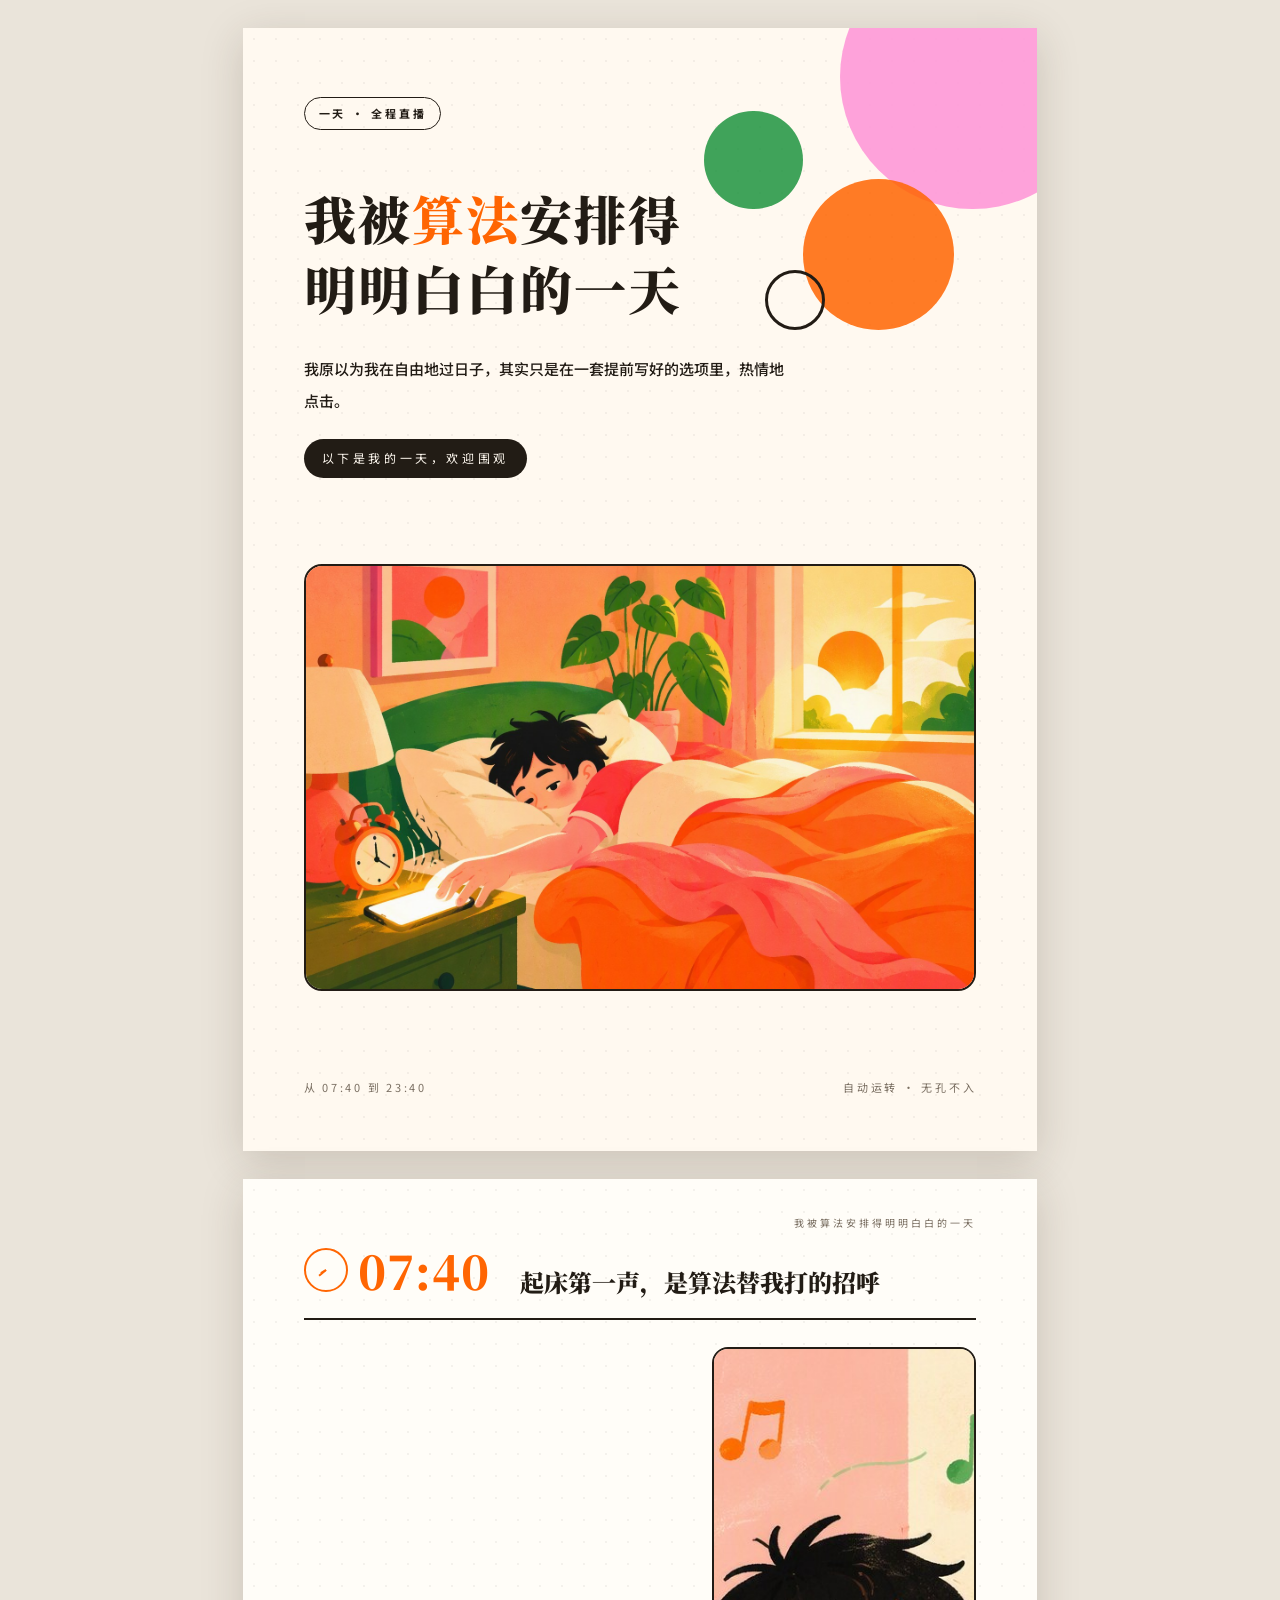
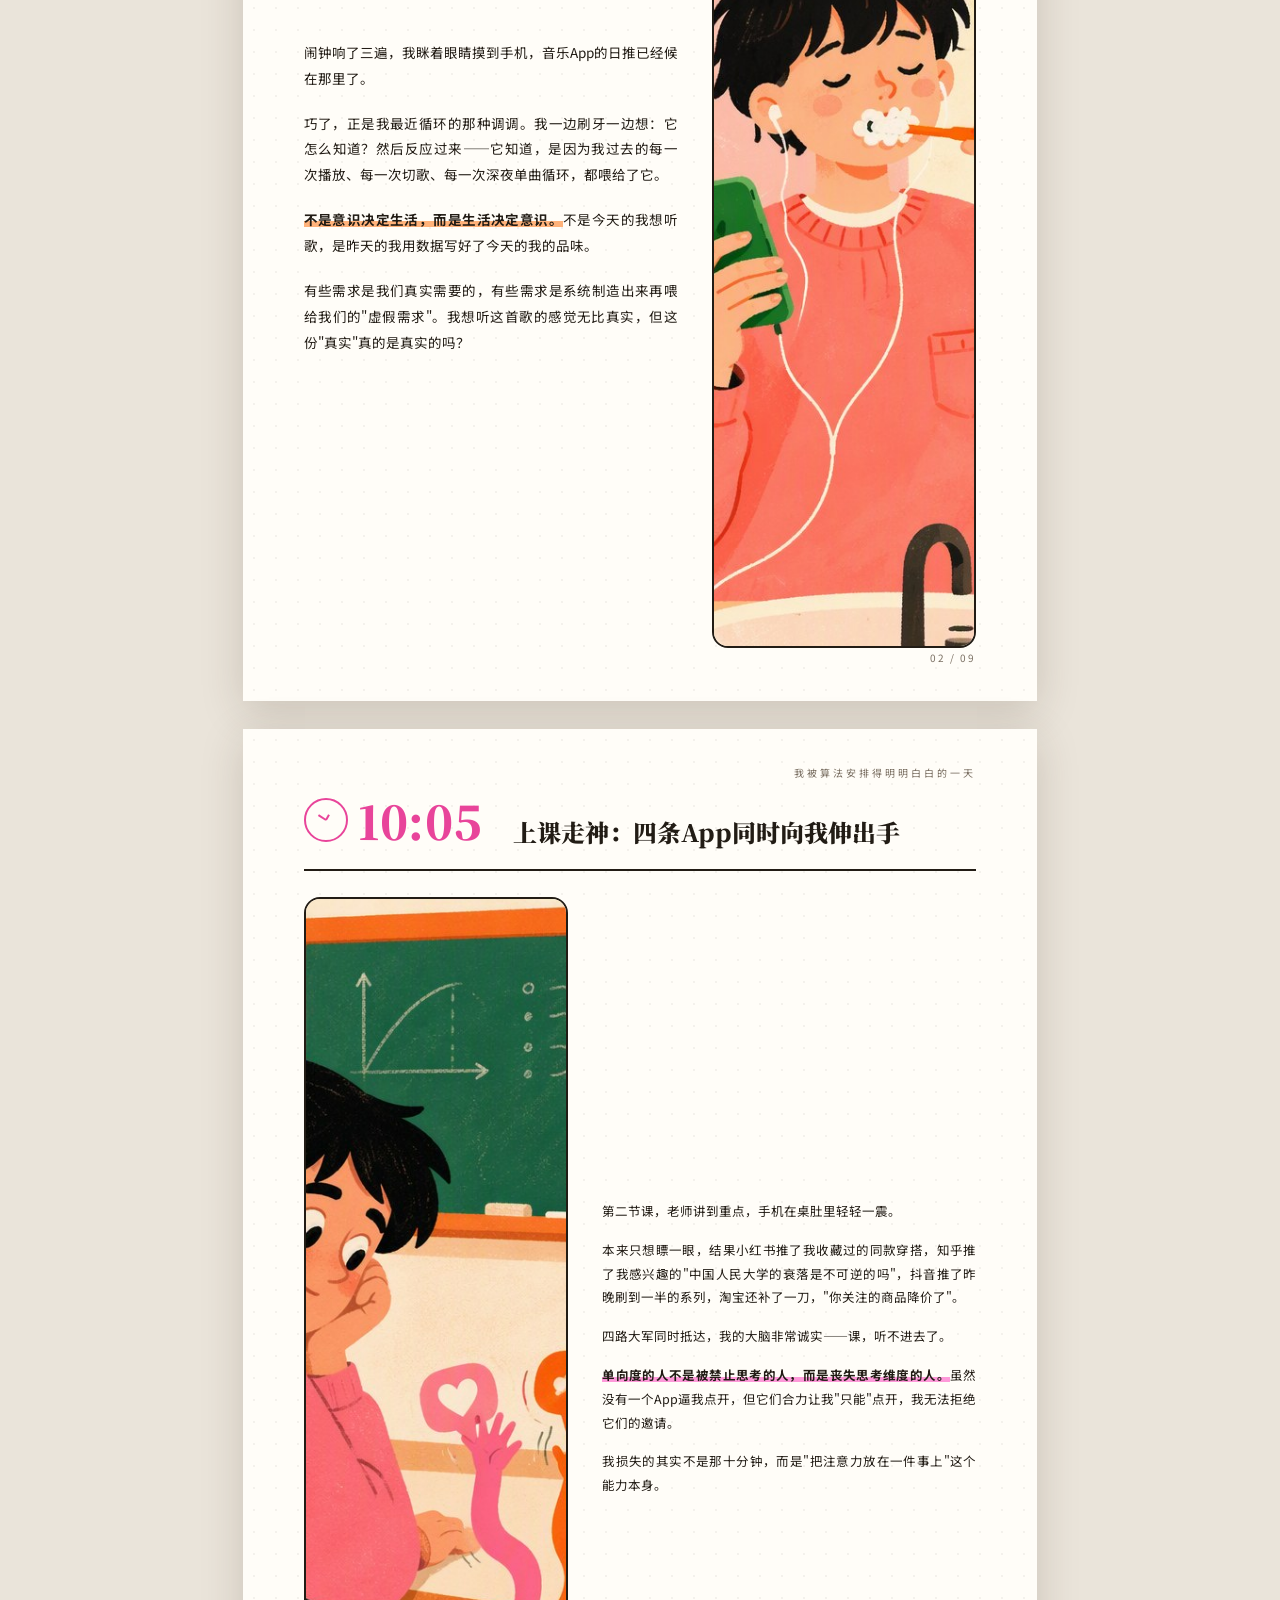
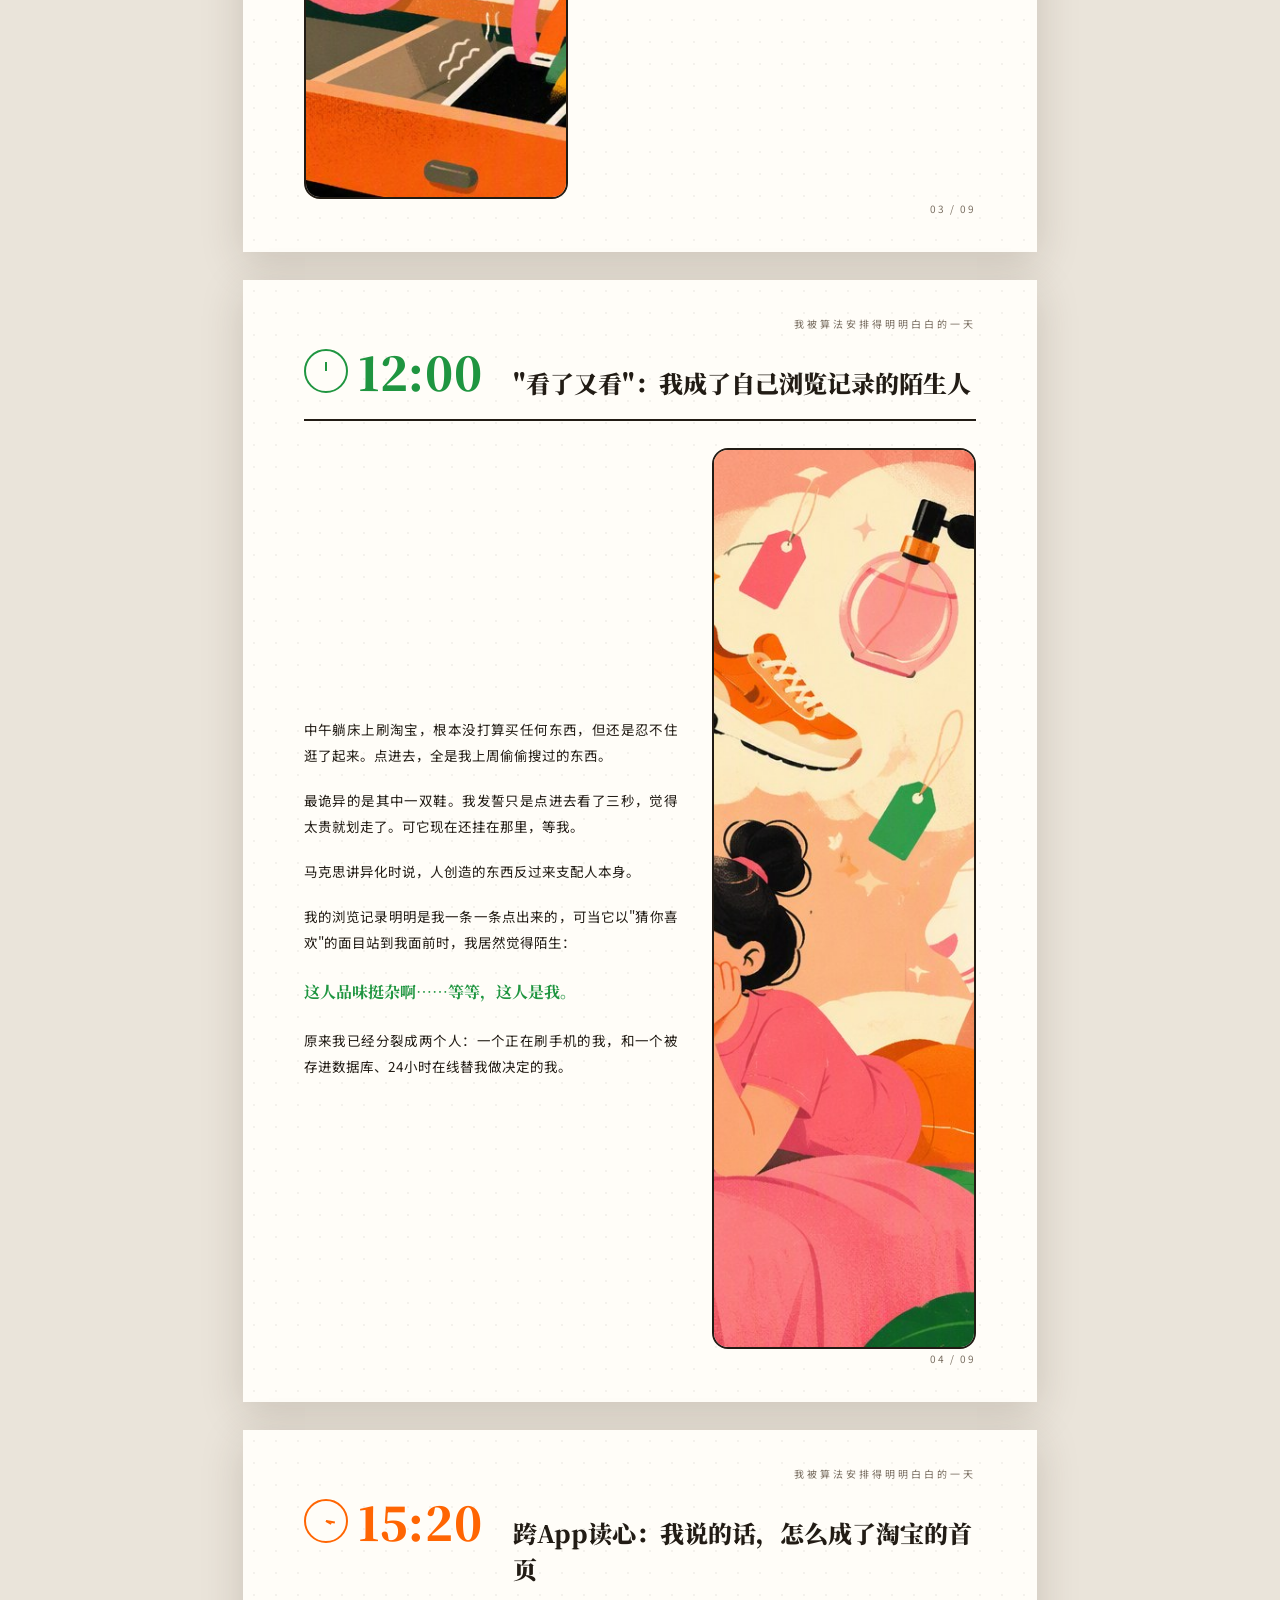
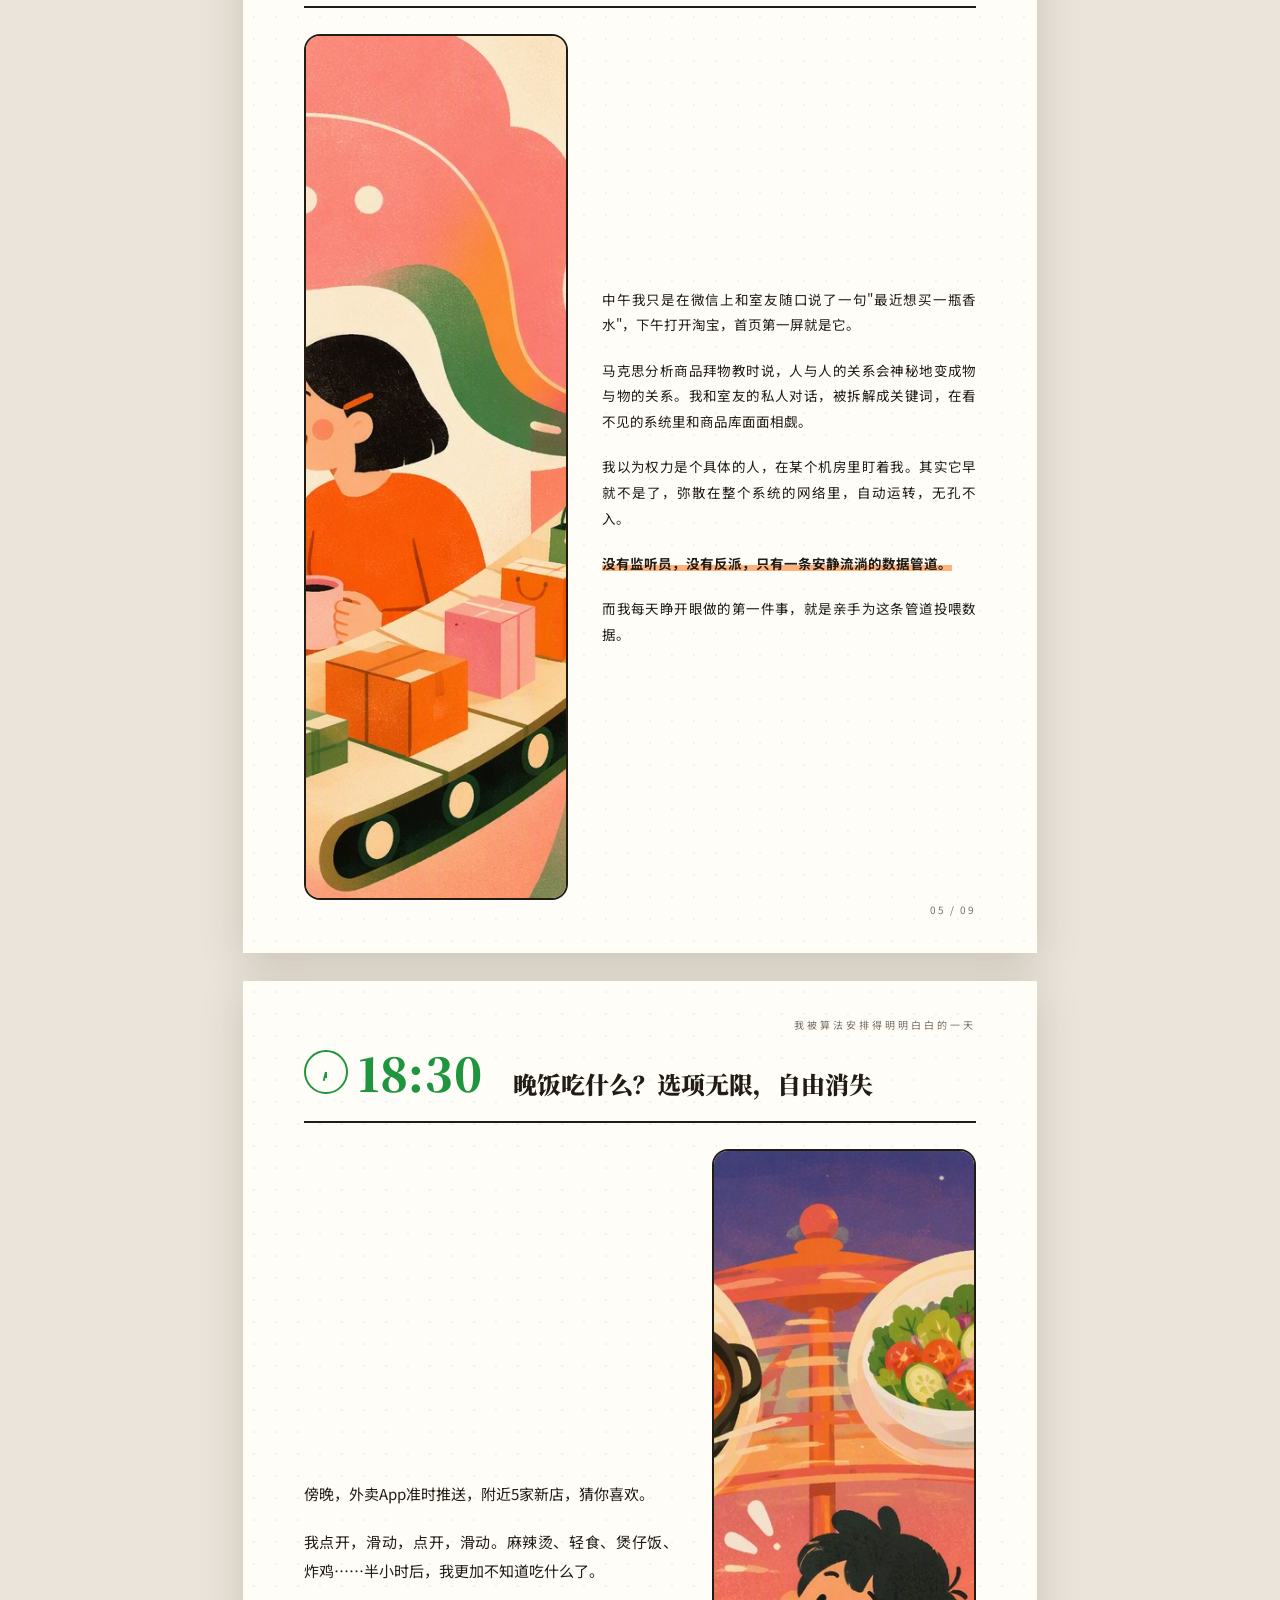
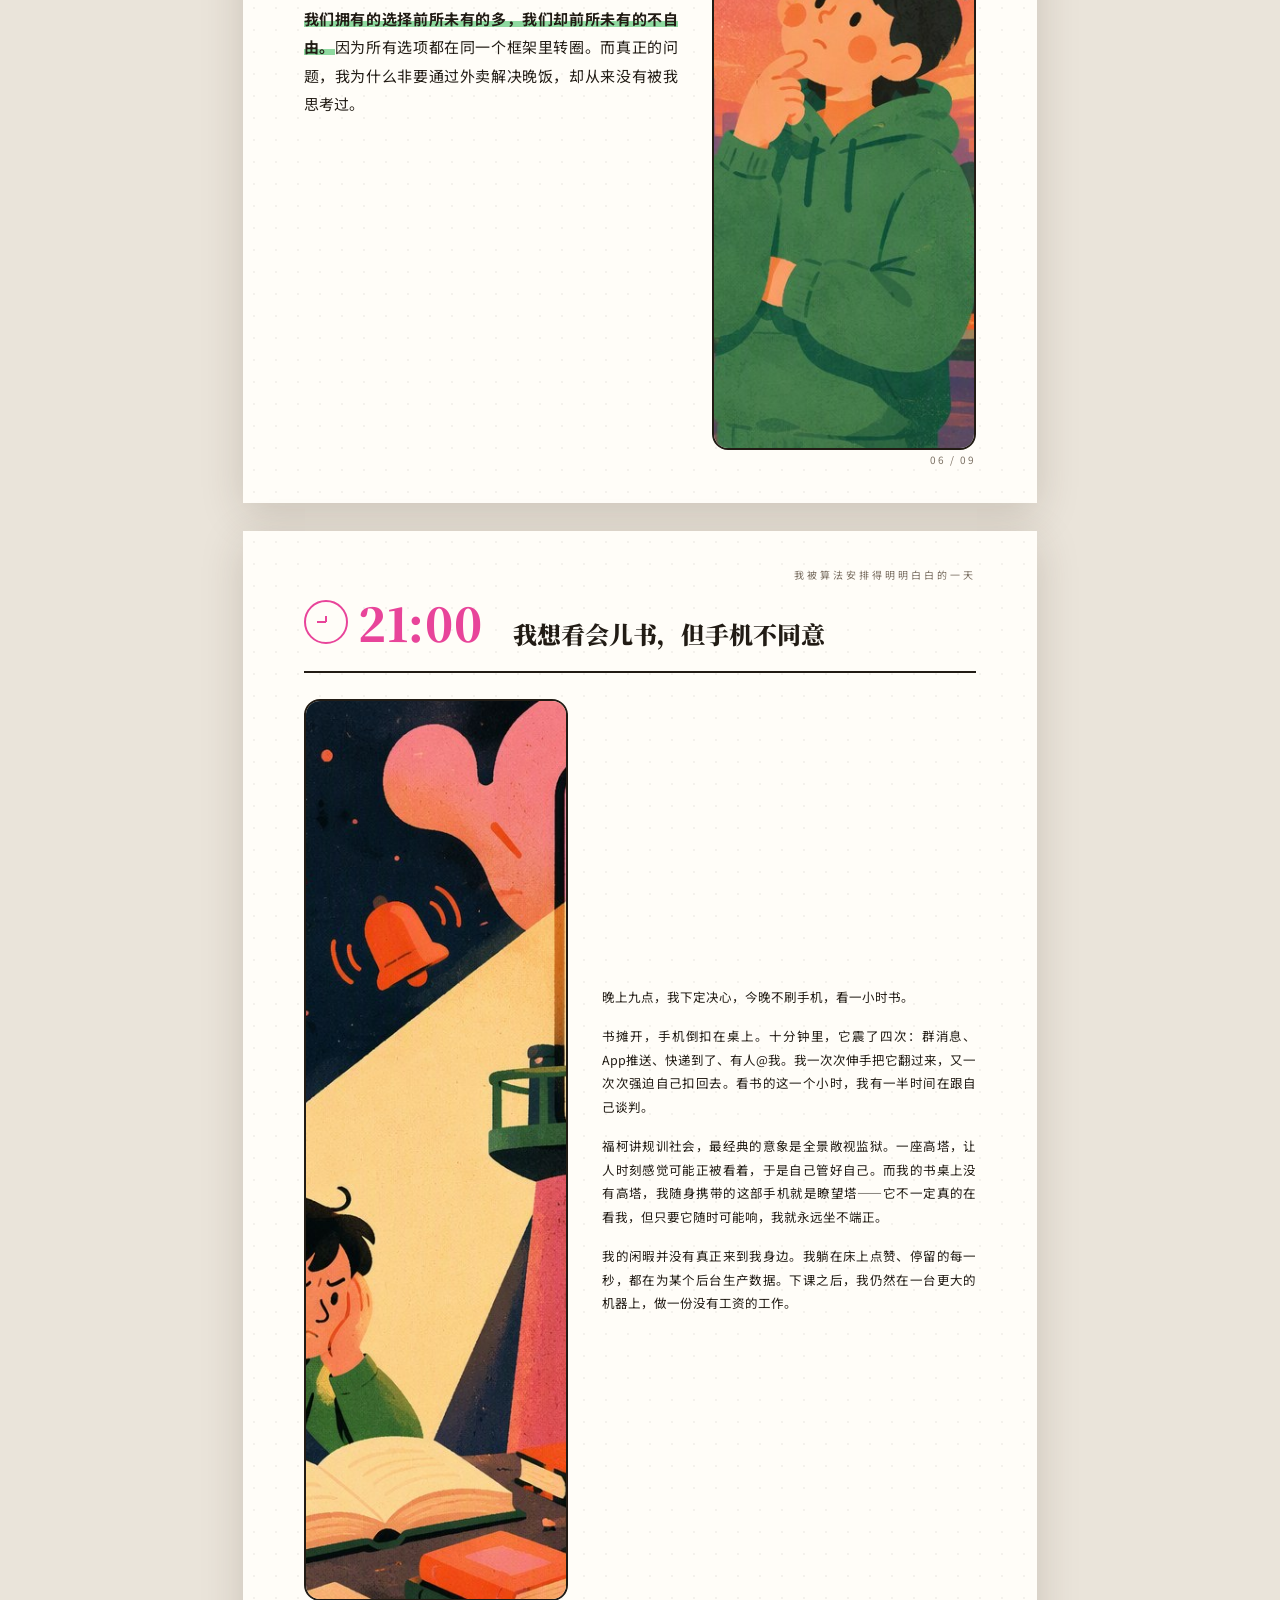
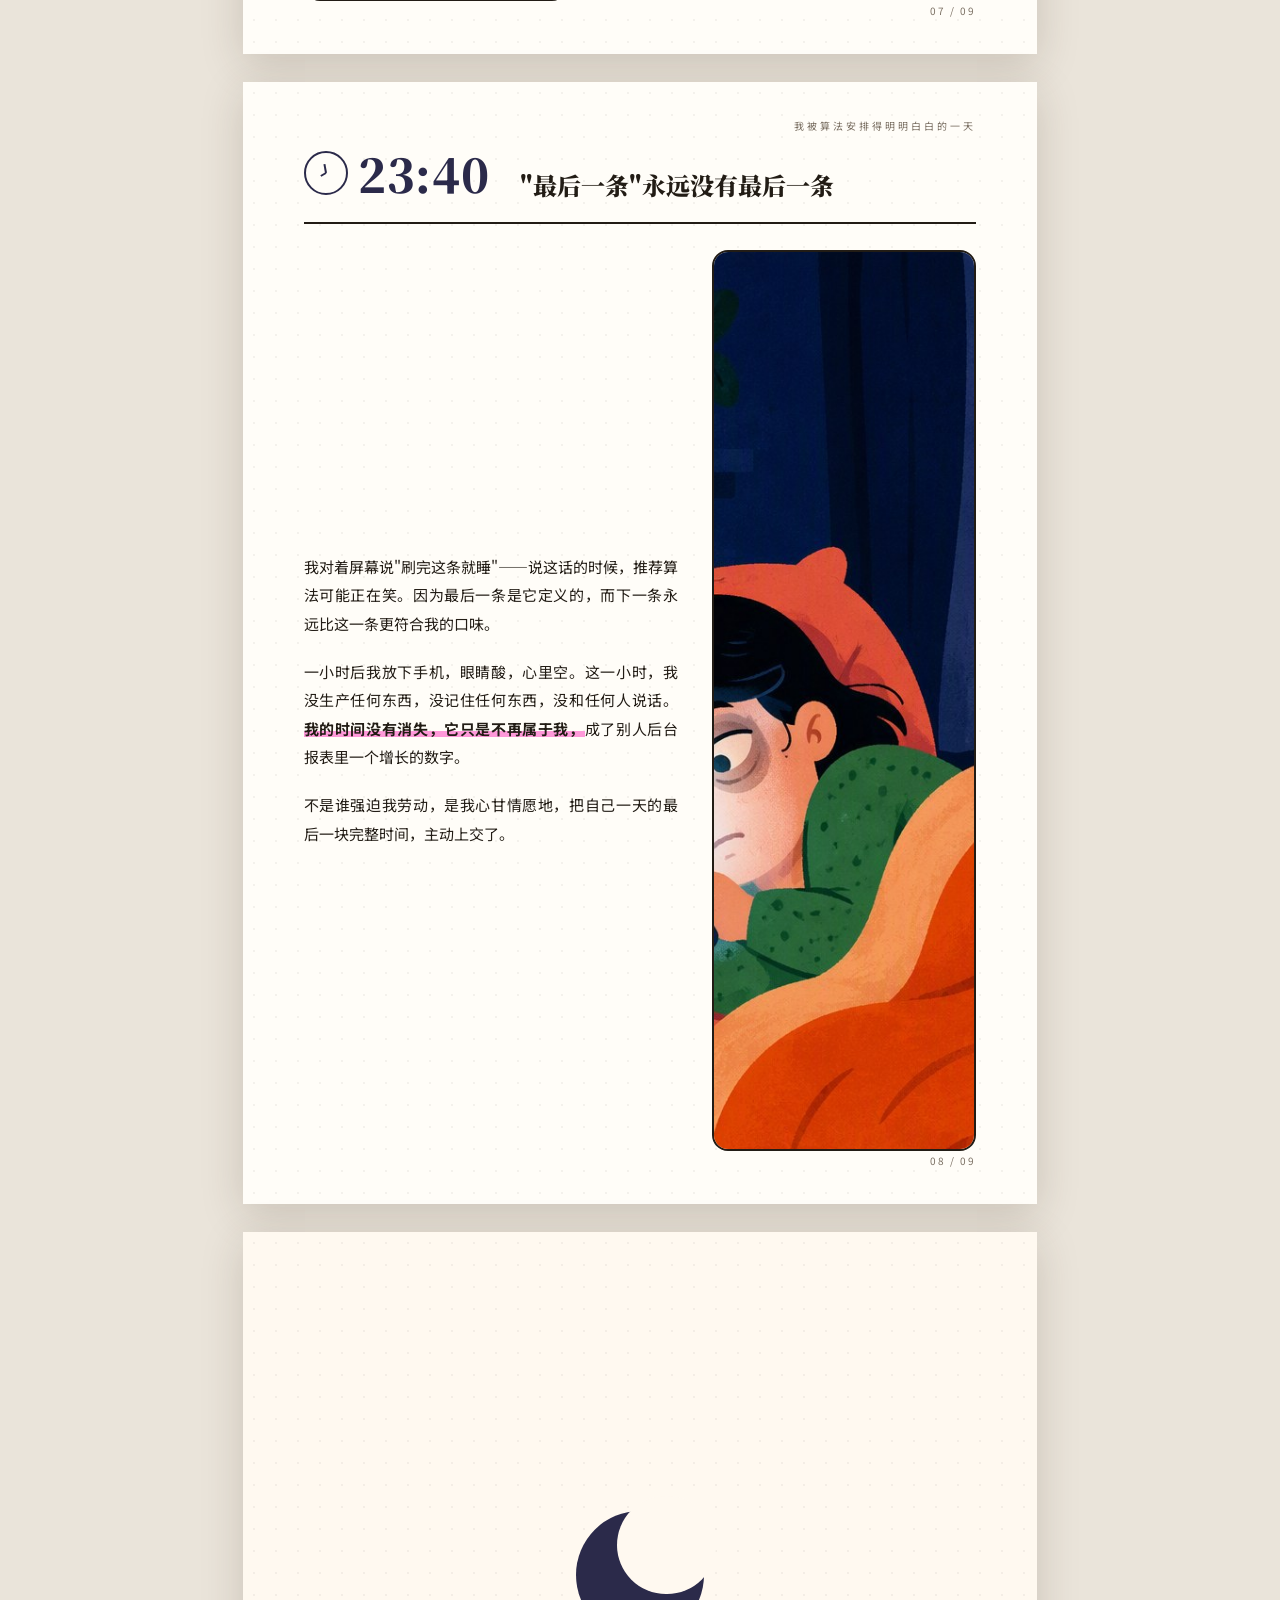
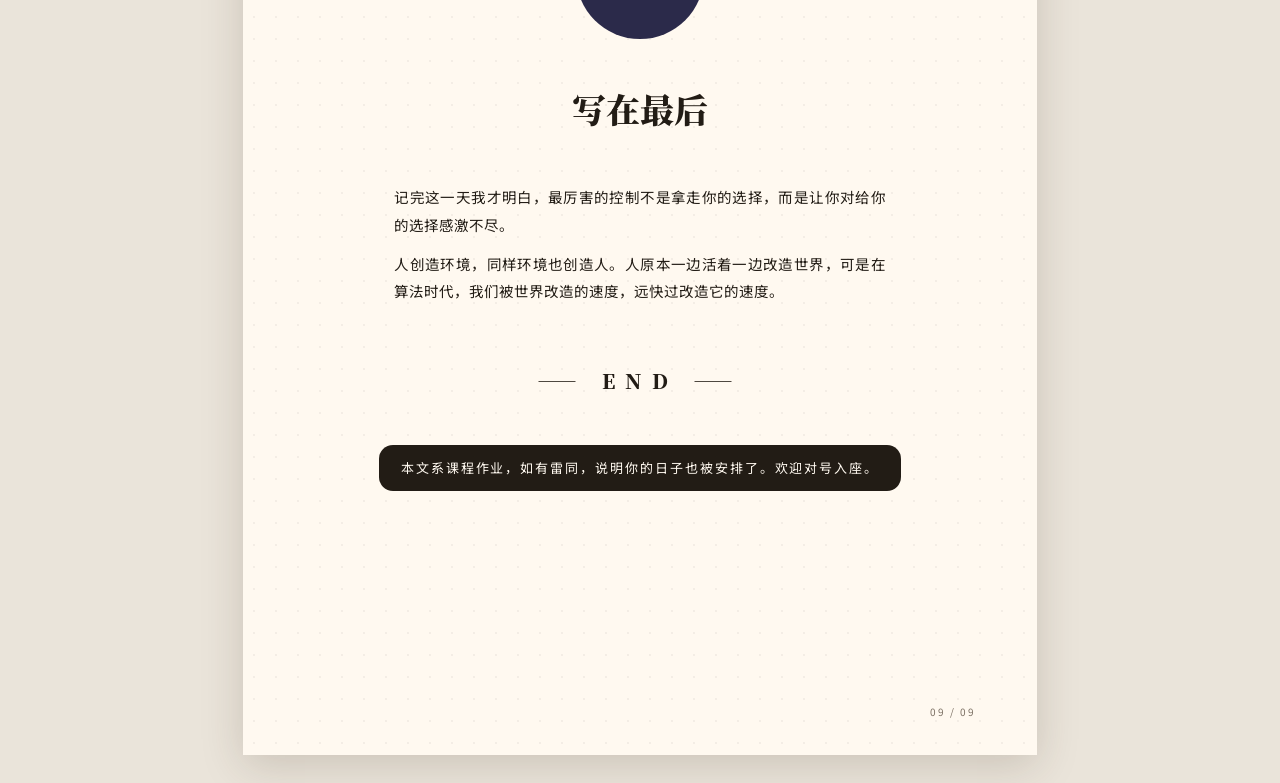
==== algorithm-day/index.html @ e0b2c172 "Add files via upload" ====
<!DOCTYPE html>
<html lang="zh-CN">
<head>
<meta charset="UTF-8">
<meta name="viewport" content="width=device-width, initial-scale=1.0">
<title>我被算法安排得明明白白的一天</title>
<link rel="preconnect" href="https://fonts.googleapis.com">
<link rel="preconnect" href="https://fonts.gstatic.com" crossorigin>
<link href="https://fonts.googleapis.com/css2?family=Noto+Serif+SC:wght@600;900&family=Noto+Sans+SC:wght@400;500;700&display=swap" rel="stylesheet">
<style>
:root{
  --cream:#FFF9F0;
  --paper:#FFFDF8;
  --ink:#221C15;
  --muted:#7A6F62;
  --pink:#FE99D9;
  --pink-deep:#E8449A;
  --orange:#FF6502;
  --orange-soft:#FFB27A;
  --green:#1F9540;
  --green-soft:#8FD9A0;
  --night:#2B2A4A;
  --serif:'Noto Serif SC','Songti SC','SimSun',serif;
  --sans:'Noto Sans SC','PingFang SC','Microsoft YaHei',sans-serif;
}
*{margin:0;padding:0;box-sizing:border-box;}
html{-webkit-print-color-adjust:exact;print-color-adjust:exact;}
body{
  font-family:var(--sans);
  color:var(--ink);
  background:#EAE4DA;
  line-height:1.9;
}
/* ===== A4 页面容器 ===== */
.page{
  position:relative;
  width:210mm;
  height:297mm;
  margin:28px auto;
  background:var(--paper);
  overflow:hidden;
  box-shadow:0 10px 40px rgba(60,45,30,.18);
  padding:18mm 16mm 14mm;
  display:flex;
  flex-direction:column;
}
/* 屏幕端装饰底纹 */
.page::before{
  content:"";
  position:absolute;inset:0;
  background-image:radial-gradient(rgba(34,28,21,.05) 1px,transparent 1px);
  background-size:22px 22px;
  pointer-events:none;
}
/* 打印 */
@page{size:A4;margin:0;}
@media print{
  body{background:#fff;}
  .page{margin:0;box-shadow:none;page-break-after:always;break-after:page;border-radius:0;}
  .page:last-child{page-break-after:auto;break-after:auto;}
  .float-anim{animation:none !important;}
}
@media screen{
  .reveal{opacity:0;transform:translateY(26px);transition:opacity .7s ease,transform .7s ease;}
  .reveal.in{opacity:1;transform:none;}
}
/* ===== 通用元素 ===== */
.serif{font-family:var(--serif);}
.tag{
  display:inline-block;
  font-size:11px;font-weight:700;letter-spacing:.25em;
  padding:5px 14px;border-radius:999px;
  border:1.5px solid var(--ink);
}
.pageno{
  position:absolute;bottom:9mm;right:16mm;
  font-size:10px;letter-spacing:.2em;color:var(--muted);
}
.corner-mark{
  position:absolute;top:9mm;right:16mm;
  font-size:10px;letter-spacing:.3em;color:var(--muted);
}
.hl{
  background:linear-gradient(transparent 62%,var(--pink) 62%,var(--pink) 92%,transparent 92%);
  font-weight:700;
}
.hl-o{background:linear-gradient(transparent 62%,var(--orange-soft) 62%,var(--orange-soft) 92%,transparent 92%);font-weight:700;}
.hl-g{background:linear-gradient(transparent 62%,var(--green-soft) 62%,var(--green-soft) 92%,transparent 92%);font-weight:700;}

/* ===== 封面 ===== */
.cover{justify-content:space-between;background:var(--cream);}
.cover .deco-circle{position:absolute;border-radius:50%;}
.c1{width:70mm;height:70mm;background:var(--pink);top:-22mm;right:-18mm;opacity:.9;}
.c2{width:40mm;height:40mm;background:var(--orange);top:40mm;right:22mm;opacity:.85;}
.c3{width:26mm;height:26mm;background:var(--green);top:22mm;right:62mm;opacity:.85;}
.c4{width:16mm;height:16mm;border:3px solid var(--ink);top:64mm;right:56mm;background:transparent;}
.cover-top{position:relative;z-index:2;}
.cover-title{
  font-family:var(--serif);font-weight:900;
  font-size:52px;line-height:1.35;letter-spacing:.04em;
  margin-top:14mm;
}
.cover-title .accent{color:var(--orange);}
.cover-sub{
  margin-top:8mm;font-size:15px;font-weight:500;line-height:2.1;max-width:130mm;
}
.cover-invite{
  margin-top:6mm;display:inline-block;
  background:var(--ink);color:var(--cream);
  font-size:12px;letter-spacing:.3em;padding:8px 18px;border-radius:999px;
}
.cover-img{
  position:relative;z-index:2;
  width:100%;border-radius:18px;overflow:hidden;
  border:2.5px solid var(--ink);
  margin-top:6mm;
}
.cover-img img{width:100%;display:block;height:112mm;object-fit:cover;}
.cover-foot{
  position:relative;z-index:2;display:flex;justify-content:space-between;align-items:center;
  font-size:11px;letter-spacing:.25em;color:var(--muted);margin-top:6mm;
}
.time-chip{
  display:inline-flex;align-items:center;gap:10px;
  font-family:var(--serif);font-weight:900;
}
.time-chip .clock{
  width:34px;height:34px;border-radius:50%;
  border:2.5px solid var(--ink);
  position:relative;background:var(--paper);flex:none;
}
.time-chip .clock::before{
  content:"";position:absolute;left:50%;top:50%;
  width:2px;height:9px;background:var(--ink);
  transform-origin:bottom center;transform:translate(-50%,-100%) rotate(40deg);
}
.time-chip .clock::after{
  content:"";position:absolute;left:50%;top:50%;
  width:2px;height:6px;background:var(--ink);
  transform-origin:bottom center;transform:translate(-50%,-100%) rotate(var(--m,130deg));
}
.time-chip .clock::before{transform:translate(-50%,-100%) rotate(var(--h,40deg));}

/* ===== 场景页 ===== */
.scene-head{
  position:relative;z-index:2;
  display:flex;align-items:baseline;gap:8mm;
  border-bottom:2.5px solid var(--ink);
  padding-bottom:5mm;margin-bottom:7mm;
}
.time-chip.big .clock{width:44px;height:44px;border-color:var(--acc,var(--orange));}
.time-chip.big .clock::before,.time-chip.big .clock::after{background:var(--acc,var(--orange));}
.time-num{
  font-size:46px;line-height:1;color:var(--acc,var(--orange));letter-spacing:.02em;
}
.scene-head h2{
  font-family:var(--serif);font-weight:900;font-size:24px;line-height:1.5;
}
.scene-head .no{
  margin-left:auto;font-family:var(--serif);font-weight:900;
  font-size:15px;color:var(--muted);letter-spacing:.1em;flex:none;
}
.scene-body{
  position:relative;z-index:2;flex:1;
  display:flex;gap:9mm;align-items:stretch;
}
.scene-body.flip{flex-direction:row-reverse;}
.scene-fig{
  flex:none;width:70mm;
  border-radius:16px;overflow:hidden;
  border:2.5px solid var(--ink);
  background:var(--cream);
  display:flex;flex-direction:column;
}
.scene-fig img{width:100%;height:100%;object-fit:cover;display:block;min-height:0;}
.scene-text{flex:1;font-size:13.5px;display:flex;flex-direction:column;justify-content:center;}
.scene-text p{margin:2.6mm 0;text-align:justify;}
.scene-text p:first-child{margin-top:0;}
.scene-text p:last-child{margin-bottom:0;}
.scene-text em{
  font-style:normal;font-family:var(--serif);font-weight:700;
  font-size:16px;color:var(--acc,var(--orange));
  display:block;margin:3mm 0;
}
.quote-band{
  position:relative;z-index:2;margin-top:6mm;
  background:var(--acc-soft,var(--pink));
  border:2.5px solid var(--ink);border-radius:14px;
  padding:4mm 6mm;
  font-family:var(--serif);font-weight:900;font-size:15.5px;line-height:1.8;
}
@media screen{
  .float-anim{animation:floaty 5s ease-in-out infinite;}
  .c2{animation-delay:.8s;}.c3{animation-delay:1.6s;}
}
@keyframes floaty{0%,100%{transform:translateY(0);}50%{transform:translateY(-10px);}}

/* ===== 结尾页 ===== */
.ending{background:var(--cream);justify-content:center;align-items:center;text-align:center;}
.ending .moon{
  width:34mm;height:34mm;border-radius:50%;
  background:var(--night);position:relative;margin-bottom:10mm;
}
.ending .moon::after{
  content:"";position:absolute;width:26mm;height:26mm;border-radius:50%;
  background:var(--cream);top:-4mm;right:-3mm;
}
.ending h2{font-family:var(--serif);font-weight:900;font-size:34px;margin-bottom:8mm;}
.ending .body-text{max-width:130mm;font-size:14.5px;text-align:justify;}
.ending .body-text p{margin:3mm 0;}
.ending .end-mark{
  margin-top:12mm;font-family:var(--serif);font-weight:900;font-size:20px;letter-spacing:.5em;
}
.ending .final-line{
  margin-top:12mm;display:inline-block;
  background:var(--ink);color:var(--cream);
  font-size:13px;letter-spacing:.15em;line-height:2;
  padding:10px 22px;border-radius:14px;max-width:150mm;
}
</style>
</head>
<body>

<!-- ========== 第 1 页 · 封面 ========== -->
<section class="page cover reveal">
  <div class="deco-circle c1 float-anim"></div>
  <div class="deco-circle c2 float-anim"></div>
  <div class="deco-circle c3 float-anim"></div>
  <div class="deco-circle c4"></div>

  <div class="cover-top">
    <span class="tag">一天 · 全程直播</span>
    <h1 class="cover-title">我被<span class="accent">算法</span>安排得<br>明明白白的一天</h1>
    <p class="cover-sub">我原以为我在自由地过日子，其实只是在一套提前写好的选项里，热情地点击。</p>
    <span class="cover-invite">以下是我的一天，欢迎围观</span>
  </div>

  <div class="cover-img">
    <img src="assets/cover.jpg" alt="清晨，闹钟响起，伸手去够手机">
  </div>


  <div class="cover-foot">
    <span>从 07:40 到 23:40</span>
    <span>自动运转 · 无孔不入</span>
  </div>
</section>
<style>
.scene.dense .scene-text{font-size:12.5px;}
.scene.dense .scene-text p{margin:2mm 0;}
.scene.roomy .scene-text{font-size:15px;}
.scene.acc-pink{--acc:var(--pink-deep);--acc-soft:var(--pink);}
.scene.acc-orange{--acc:var(--orange);--acc-soft:var(--orange-soft);}
.scene.acc-green{--acc:var(--green);--acc-soft:var(--green-soft);}
.scene.acc-night{--acc:var(--night);--acc-soft:var(--pink);}
</style>

<!-- ========== 第 2 页 · 07:40 ========== -->
<section class="page scene reveal acc-orange">
  <span class="corner-mark">我被算法安排得明明白白的一天</span>
  <header class="scene-head">
    <div class="time-chip big" style="--h:230deg;--m:240deg;"><span class="clock"></span><span class="time-num">07:40</span></div>
    <h2>起床第一声，是算法替我打的招呼</h2>
  </header>
  <div class="scene-body">
    <div class="scene-text">
      <p>闹钟响了三遍，我眯着眼睛摸到手机，音乐App的日推已经候在那里了。</p>
      <p>巧了，正是我最近循环的那种调调。我一边刷牙一边想：它怎么知道？然后反应过来——它知道，是因为我过去的每一次播放、每一次切歌、每一次深夜单曲循环，都喂给了它。</p>
      <p><span class="hl-o">不是意识决定生活，而是生活决定意识。</span>不是今天的我想听歌，是昨天的我用数据写好了今天的我的品味。</p>
      <p>有些需求是我们真实需要的，有些需求是系统制造出来再喂给我们的"虚假需求"。我想听这首歌的感觉无比真实，但这份"真实"真的是真实的吗？</p>
    </div>
    <figure class="scene-fig"><img src="assets/morning.jpg" alt="刷牙时听着日推音乐"></figure>
  </div>
  <span class="pageno">02 / 09</span>
</section>

<!-- ========== 第 3 页 · 10:05 ========== -->
<section class="page scene dense reveal acc-pink">
  <span class="corner-mark">我被算法安排得明明白白的一天</span>
  <header class="scene-head">
    <div class="time-chip big" style="--h:303deg;--m:30deg;"><span class="clock"></span><span class="time-num">10:05</span></div>
    <h2>上课走神：四条App同时向我伸出手</h2>
  </header>
  <div class="scene-body flip">
    <div class="scene-text">
      <p>第二节课，老师讲到重点，手机在桌肚里轻轻一震。</p>
      <p>本来只想瞟一眼，结果小红书推了我收藏过的同款穿搭，知乎推了我感兴趣的"中国人民大学的衰落是不可逆的吗"，抖音推了昨晚刷到一半的系列，淘宝还补了一刀，"你关注的商品降价了"。</p>
      <p>四路大军同时抵达，我的大脑非常诚实——课，听不进去了。</p>
      <p><span class="hl">单向度的人不是被禁止思考的人，而是丧失思考维度的人。</span>虽然没有一个App逼我点开，但它们合力让我"只能"点开，我无法拒绝它们的邀请。</p>
      <p>我损失的其实不是那十分钟，而是"把注意力放在一件事上"这个能力本身。</p>
    </div>
    <figure class="scene-fig"><img src="assets/class.jpg" alt="课桌抽屉里手机震动，四路推送伸手"></figure>
  </div>
  <span class="pageno">03 / 09</span>
</section>

<!-- ========== 第 4 页 · 12:00 ========== -->
<section class="page scene reveal acc-green">
  <span class="corner-mark">我被算法安排得明明白白的一天</span>
  <header class="scene-head">
    <div class="time-chip big" style="--h:360deg;--m:360deg;"><span class="clock"></span><span class="time-num">12:00</span></div>
    <h2>"看了又看"：我成了自己浏览记录的陌生人</h2>
  </header>
  <div class="scene-body">
    <div class="scene-text">
      <p>中午躺床上刷淘宝，根本没打算买任何东西，但还是忍不住逛了起来。点进去，全是我上周偷偷搜过的东西。</p>
      <p>最诡异的是其中一双鞋。我发誓只是点进去看了三秒，觉得太贵就划走了。可它现在还挂在那里，等我。</p>
      <p>马克思讲异化时说，人创造的东西反过来支配人本身。</p>
      <p>我的浏览记录明明是我一条一条点出来的，可当它以"猜你喜欢"的面目站到我面前时，我居然觉得陌生：</p>
      <em>这人品味挺杂啊……等等，这人是我。</em>
      <p>原来我已经分裂成两个人：一个正在刷手机的我，和一个被存进数据库、24小时在线替我做决定的我。</p>
    </div>
    <figure class="scene-fig"><img src="assets/noon.jpg" alt="躺在床上刷购物App，商品漂浮围绕"></figure>
  </div>
  <span class="pageno">04 / 09</span>
</section>

<!-- ========== 第 5 页 · 15:20 ========== -->
<section class="page scene reveal acc-orange">
  <span class="corner-mark">我被算法安排得明明白白的一天</span>
  <header class="scene-head">
    <div class="time-chip big" style="--h:100deg;--m:120deg;"><span class="clock"></span><span class="time-num">15:20</span></div>
    <h2>跨App读心：我说的话，怎么成了淘宝的首页</h2>
  </header>
  <div class="scene-body flip">
    <div class="scene-text">
      <p>中午我只是在微信上和室友随口说了一句"最近想买一瓶香水"，下午打开淘宝，首页第一屏就是它。</p>
      <p>马克思分析商品拜物教时说，人与人的关系会神秘地变成物与物的关系。我和室友的私人对话，被拆解成关键词，在看不见的系统里和商品库面面相觑。</p>
      <p>我以为权力是个具体的人，在某个机房里盯着我。其实它早就不是了，弥散在整个系统的网络里，自动运转，无孔不入。</p>
      <p><span class="hl-o">没有监听员，没有反派，只有一条安静流淌的数据管道。</span></p>
      <p>而我每天睁开眼做的第一件事，就是亲手为这条管道投喂数据。</p>
    </div>
    <figure class="scene-fig"><img src="assets/pipeline.jpg" alt="聊天记录变成传送带上的商品流入手机"></figure>
  </div>
  <span class="pageno">05 / 09</span>
</section>

<!-- ========== 第 6 页 · 18:30 ========== -->
<section class="page scene roomy reveal acc-green">
  <span class="corner-mark">我被算法安排得明明白白的一天</span>
  <header class="scene-head">
    <div class="time-chip big" style="--h:195deg;--m:180deg;"><span class="clock"></span><span class="time-num">18:30</span></div>
    <h2>晚饭吃什么？选项无限，自由消失</h2>
  </header>
  <div class="scene-body">
    <div class="scene-text">
      <p>傍晚，外卖App准时推送，附近5家新店，猜你喜欢。</p>
      <p>我点开，滑动，点开，滑动。麻辣烫、轻食、煲仔饭、炸鸡……半小时后，我更加不知道吃什么了。</p>
      <p><span class="hl-g">我们拥有的选择前所未有的多，我们却前所未有的不自由。</span>因为所有选项都在同一个框架里转圈。而真正的问题，我为什么非要通过外卖解决晚饭，却从来没有被我思考过。</p>
    </div>
    <figure class="scene-fig"><img src="assets/food.jpg" alt="被旋转的美食图标包围的人"></figure>
  </div>
  <span class="pageno">06 / 09</span>
</section>

<!-- ========== 第 7 页 · 21:00 ========== -->
<section class="page scene dense reveal acc-pink">
  <span class="corner-mark">我被算法安排得明明白白的一天</span>
  <header class="scene-head">
    <div class="time-chip big" style="--h:270deg;--m:360deg;"><span class="clock"></span><span class="time-num">21:00</span></div>
    <h2>我想看会儿书，但手机不同意</h2>
  </header>
  <div class="scene-body flip">
    <div class="scene-text">
      <p>晚上九点，我下定决心，今晚不刷手机，看一小时书。</p>
      <p>书摊开，手机倒扣在桌上。十分钟里，它震了四次：群消息、App推送、快递到了、有人@我。我一次次伸手把它翻过来，又一次次强迫自己扣回去。看书的这一个小时，我有一半时间在跟自己谈判。</p>
      <p>福柯讲规训社会，最经典的意象是全景敞视监狱。一座高塔，让人时刻感觉可能正被看着，于是自己管好自己。而我的书桌上没有高塔，我随身携带的这部手机就是瞭望塔——它不一定真的在看我，但只要它随时可能响，我就永远坐不端正。</p>
      <p>我的闲暇并没有真正来到我身边。我躺在床上点赞、停留的每一秒，都在为某个后台生产数据。下课之后，我仍然在一台更大的机器上，做一份没有工资的工作。</p>
    </div>
    <figure class="scene-fig"><img src="assets/night.jpg" alt="手机像瞭望塔一样照看书桌"></figure>
  </div>
  <span class="pageno">07 / 09</span>
</section>

<!-- ========== 第 8 页 · 23:40 ========== -->
<section class="page scene roomy reveal acc-night">
  <span class="corner-mark">我被算法安排得明明白白的一天</span>
  <header class="scene-head">
    <div class="time-chip big" style="--h:350deg;--m:240deg;"><span class="clock"></span><span class="time-num">23:40</span></div>
    <h2>"最后一条"永远没有最后一条</h2>
  </header>
  <div class="scene-body">
    <div class="scene-text">
      <p>我对着屏幕说"刷完这条就睡"——说这话的时候，推荐算法可能正在笑。因为最后一条是它定义的，而下一条永远比这一条更符合我的口味。</p>
      <p>一小时后我放下手机，眼睛酸，心里空。这一小时，我没生产任何东西，没记住任何东西，没和任何人说话。<span class="hl">我的时间没有消失，它只是不再属于我，</span>成了别人后台报表里一个增长的数字。</p>
      <p>不是谁强迫我劳动，是我心甘情愿地，把自己一天的最后一块完整时间，主动上交了。</p>
    </div>
    <figure class="scene-fig"><img src="assets/late.jpg" alt="深夜被手机屏幕照亮的人"></figure>
  </div>
  <span class="pageno">08 / 09</span>
</section>

<!-- ========== 第 9 页 · 写在最后 ========== -->
<section class="page ending reveal">
  <div class="moon"></div>
  <h2>写在最后</h2>
  <div class="body-text">
    <p>记完这一天我才明白，最厉害的控制不是拿走你的选择，而是让你对给你的选择感激不尽。</p>
    <p>人创造环境，同样环境也创造人。人原本一边活着一边改造世界，可是在算法时代，我们被世界改造的速度，远快过改造它的速度。</p>
  </div>
  <div class="end-mark">—— END ——</div>
  <span class="final-line">本文系课程作业，如有雷同，说明你的日子也被安排了。欢迎对号入座。</span>
  <span class="pageno">09 / 09</span>
</section>

<script>
(function(){
  var els=document.querySelectorAll('.reveal');
  if(!('IntersectionObserver' in window)){els.forEach(function(e){e.classList.add('in');});return;}
  var io=new IntersectionObserver(function(entries){
    entries.forEach(function(en){if(en.isIntersecting){en.target.classList.add('in');io.unobserve(en.target);}});
  },{threshold:.08});
  els.forEach(function(e){io.observe(e);});
})();
</script>
</body>
</html>
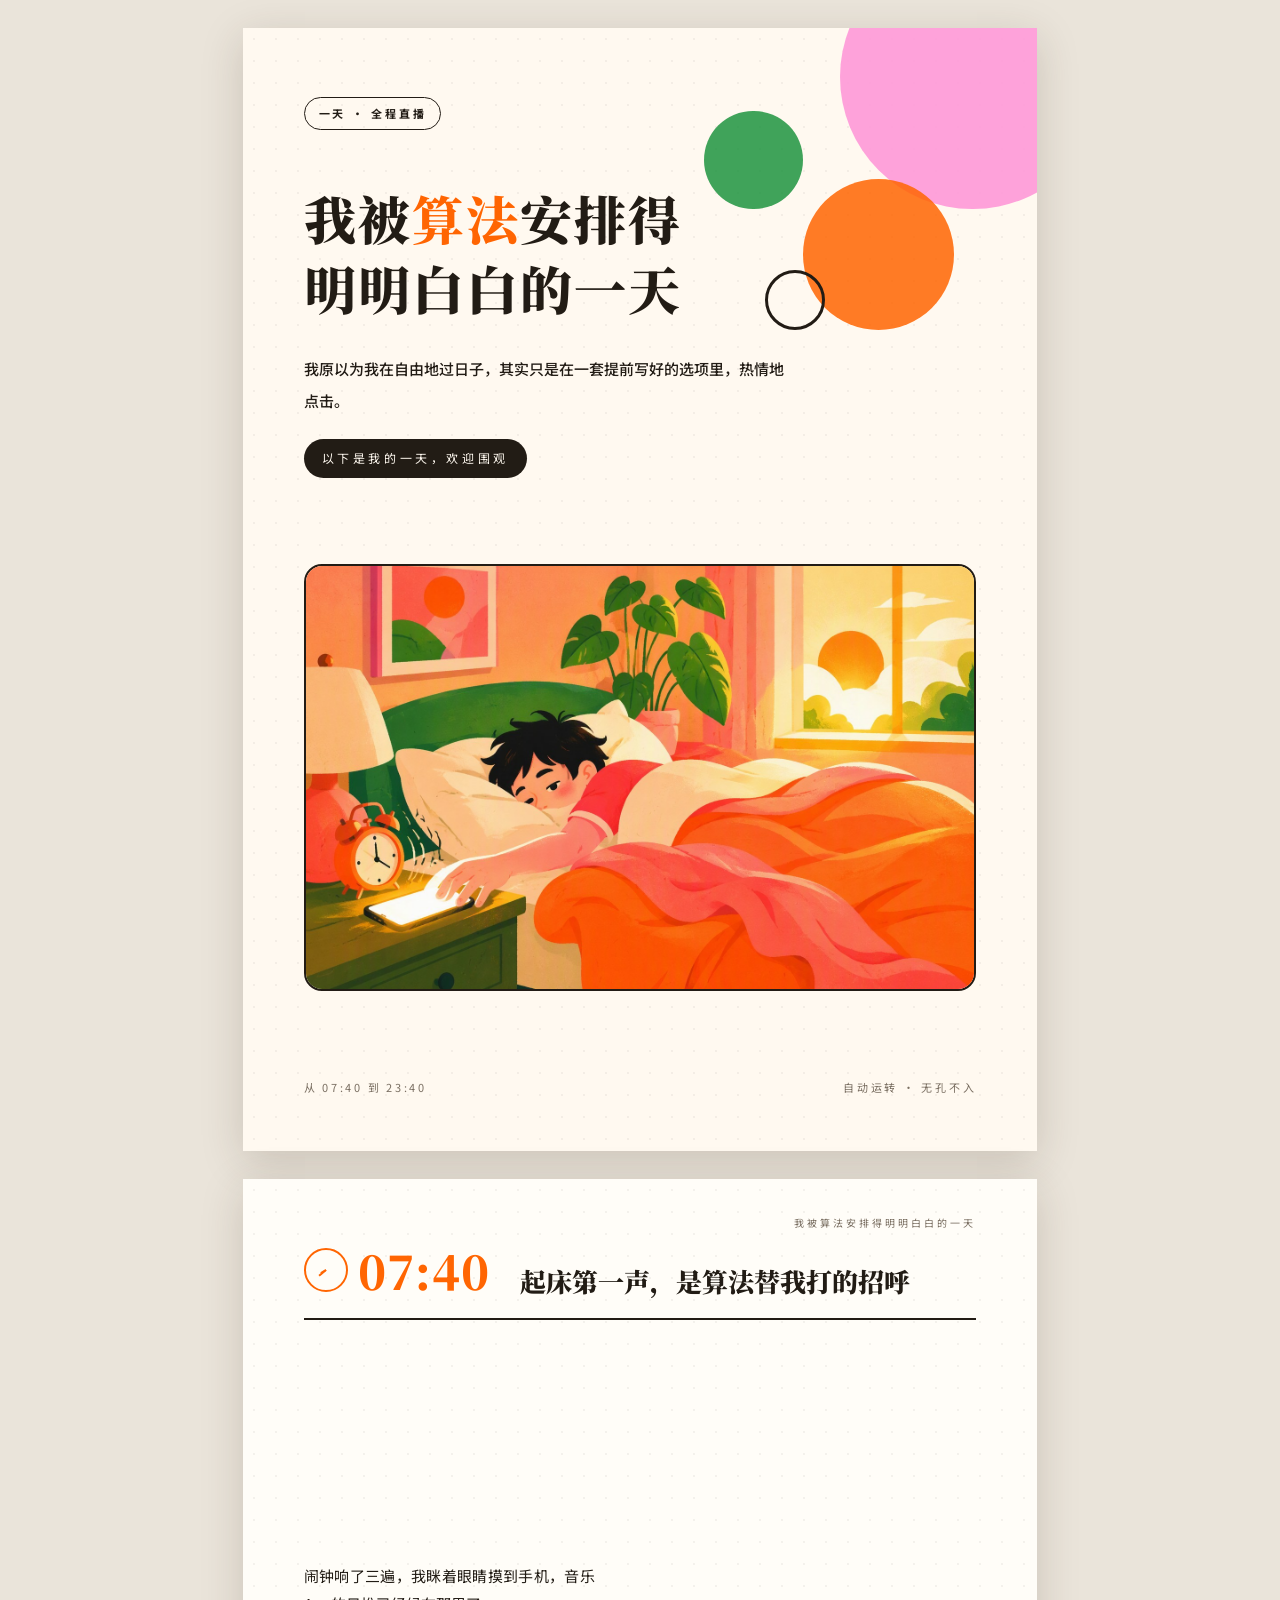
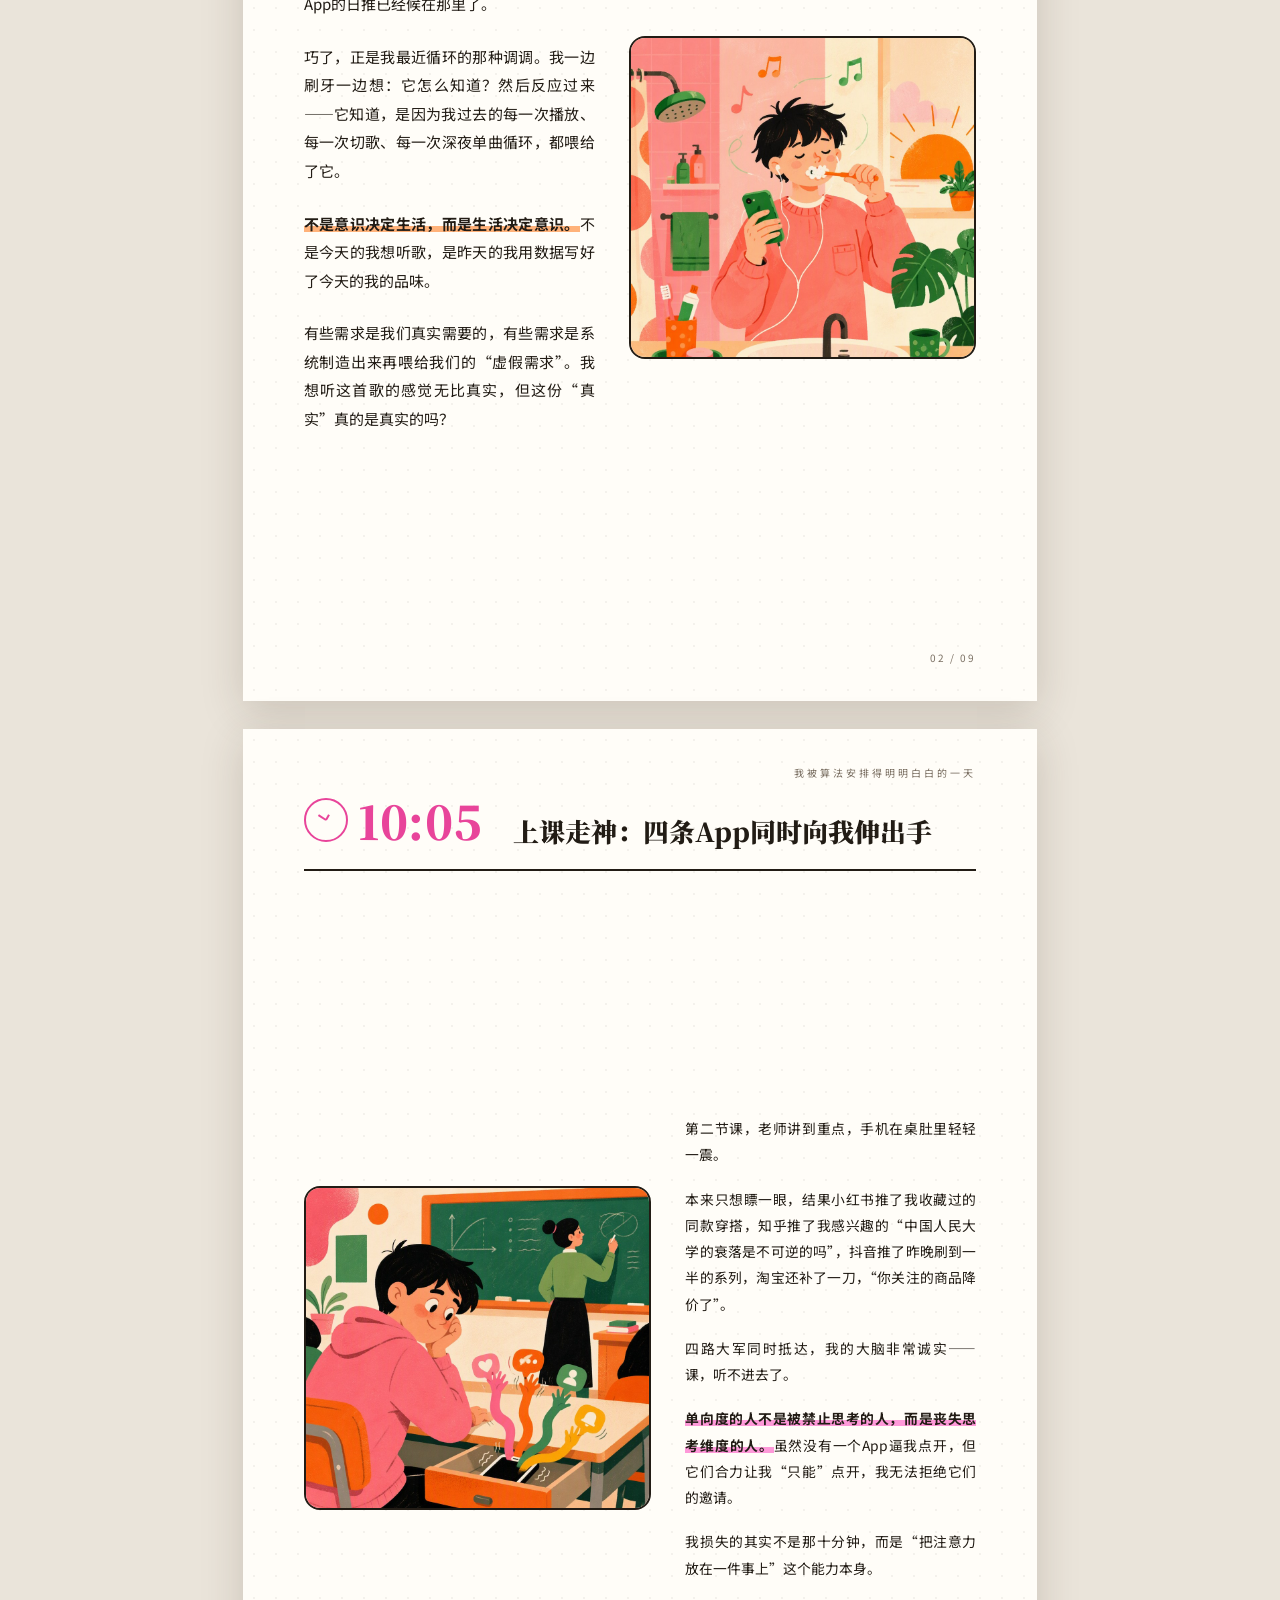
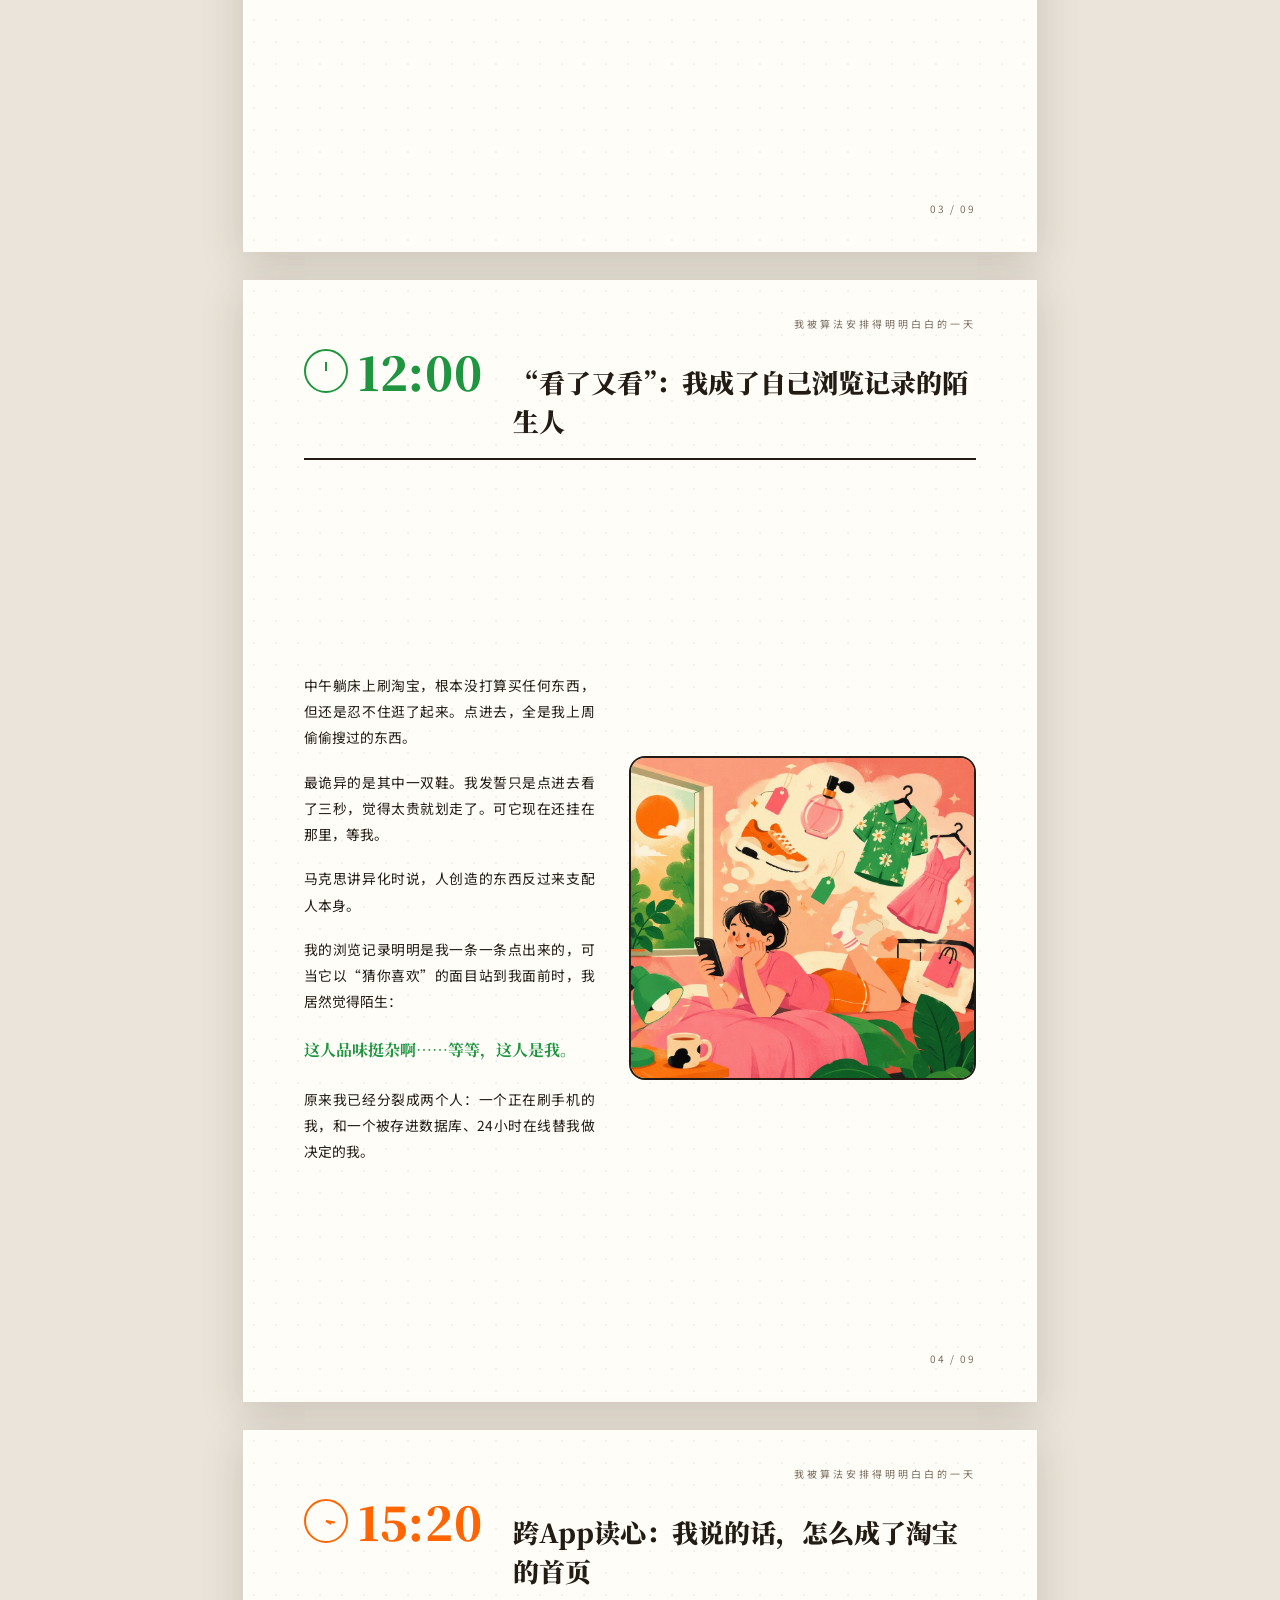
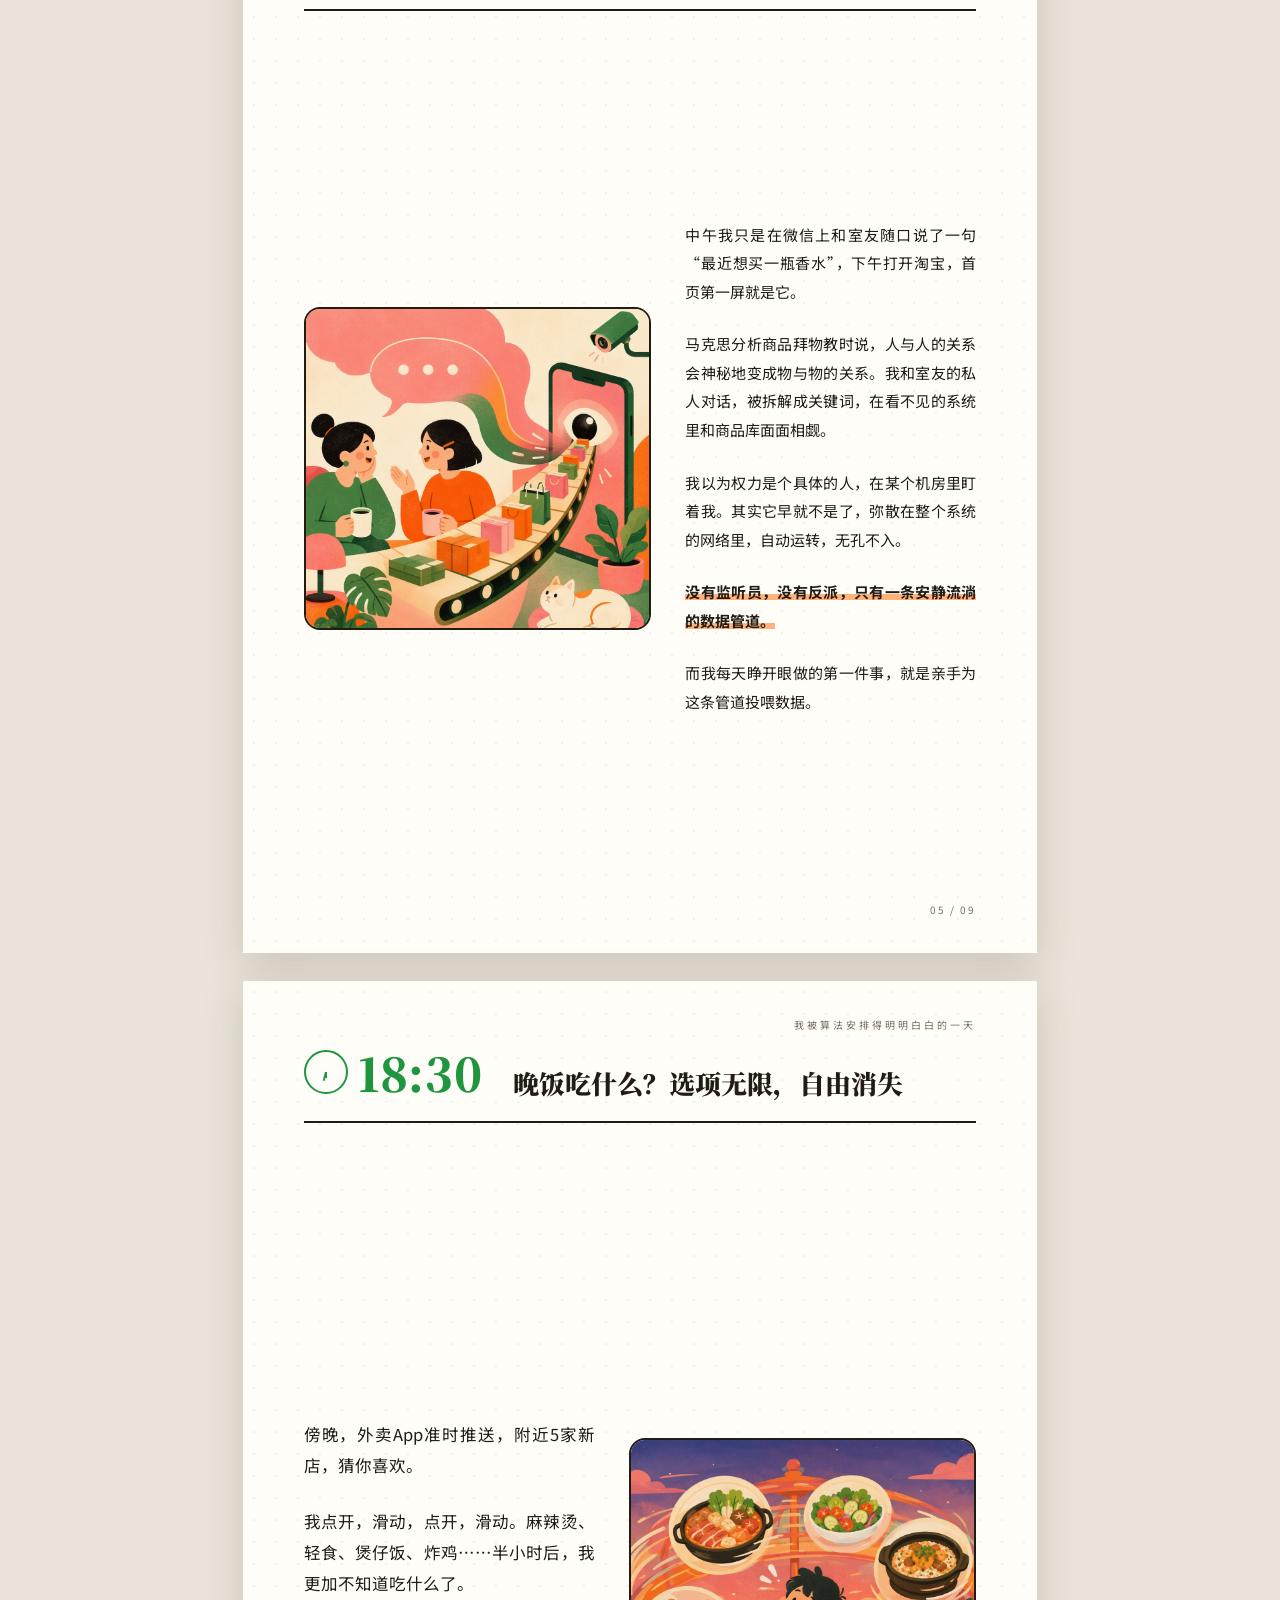
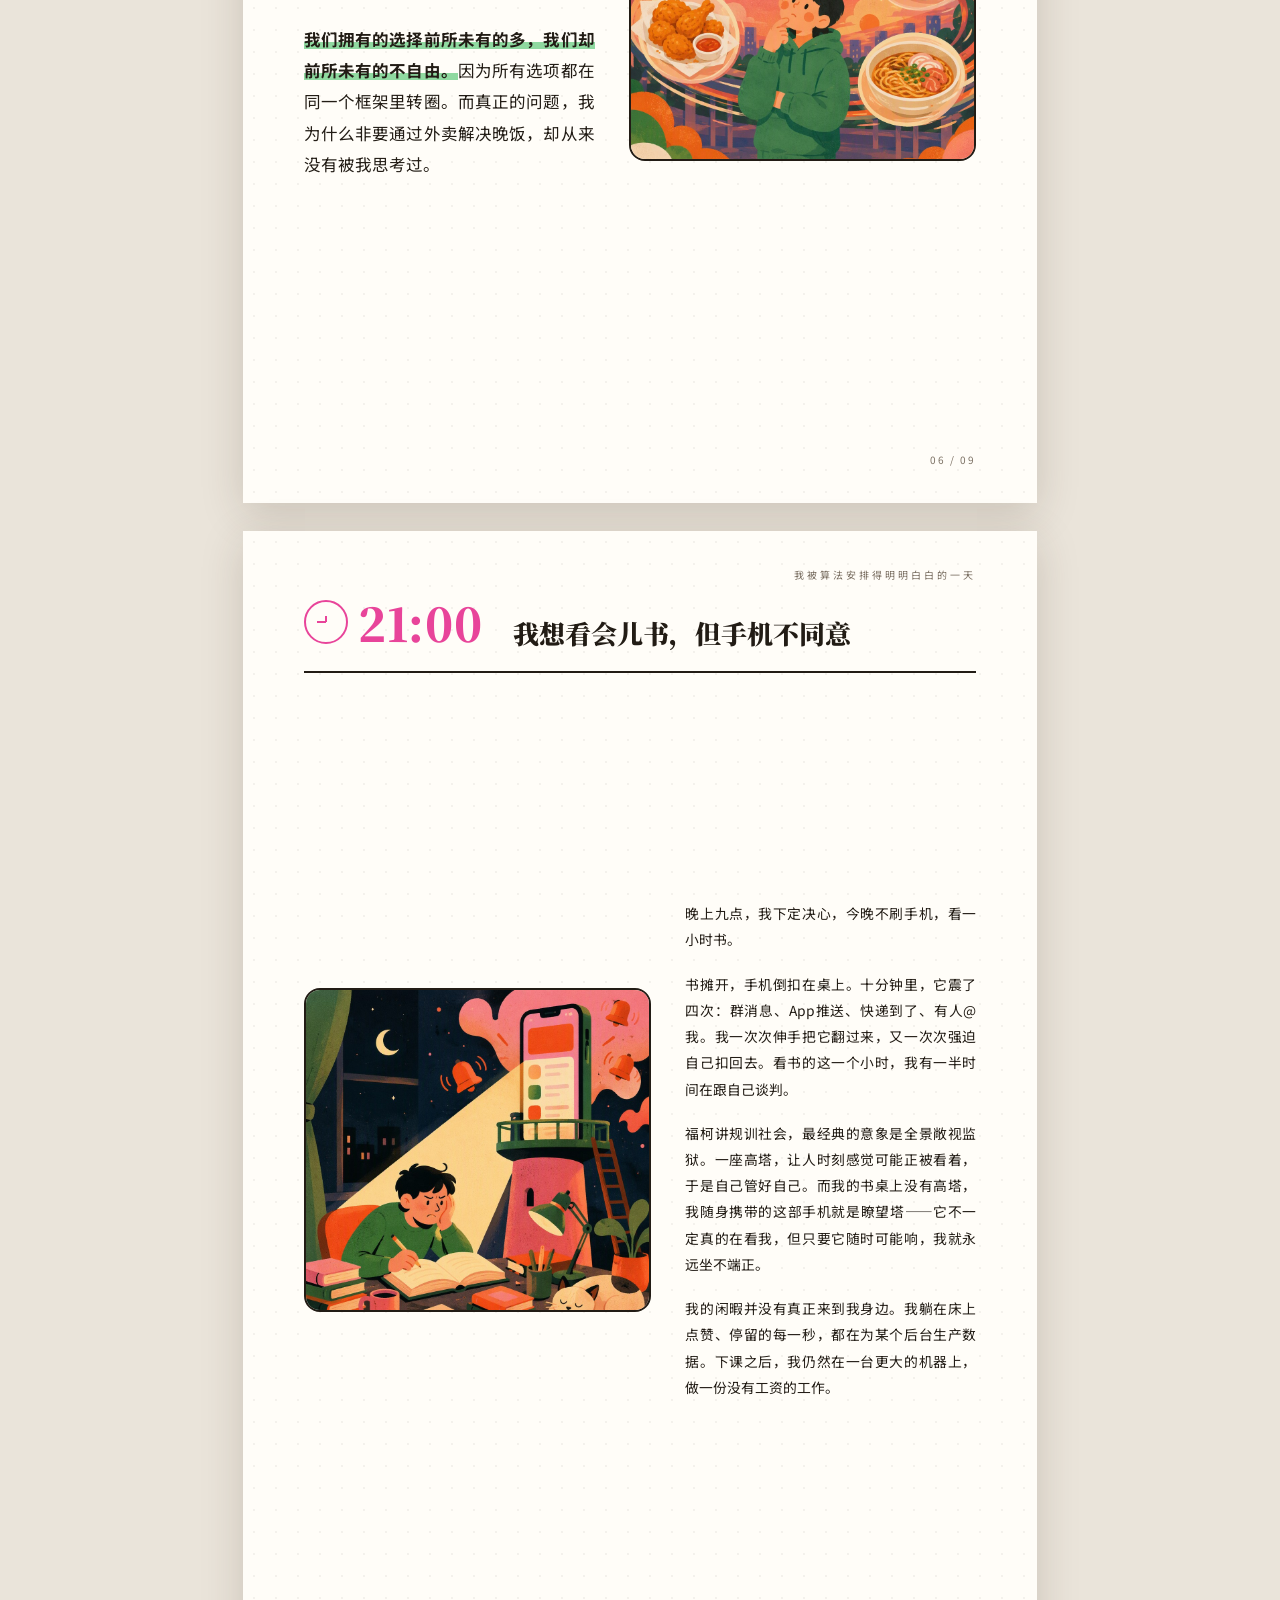
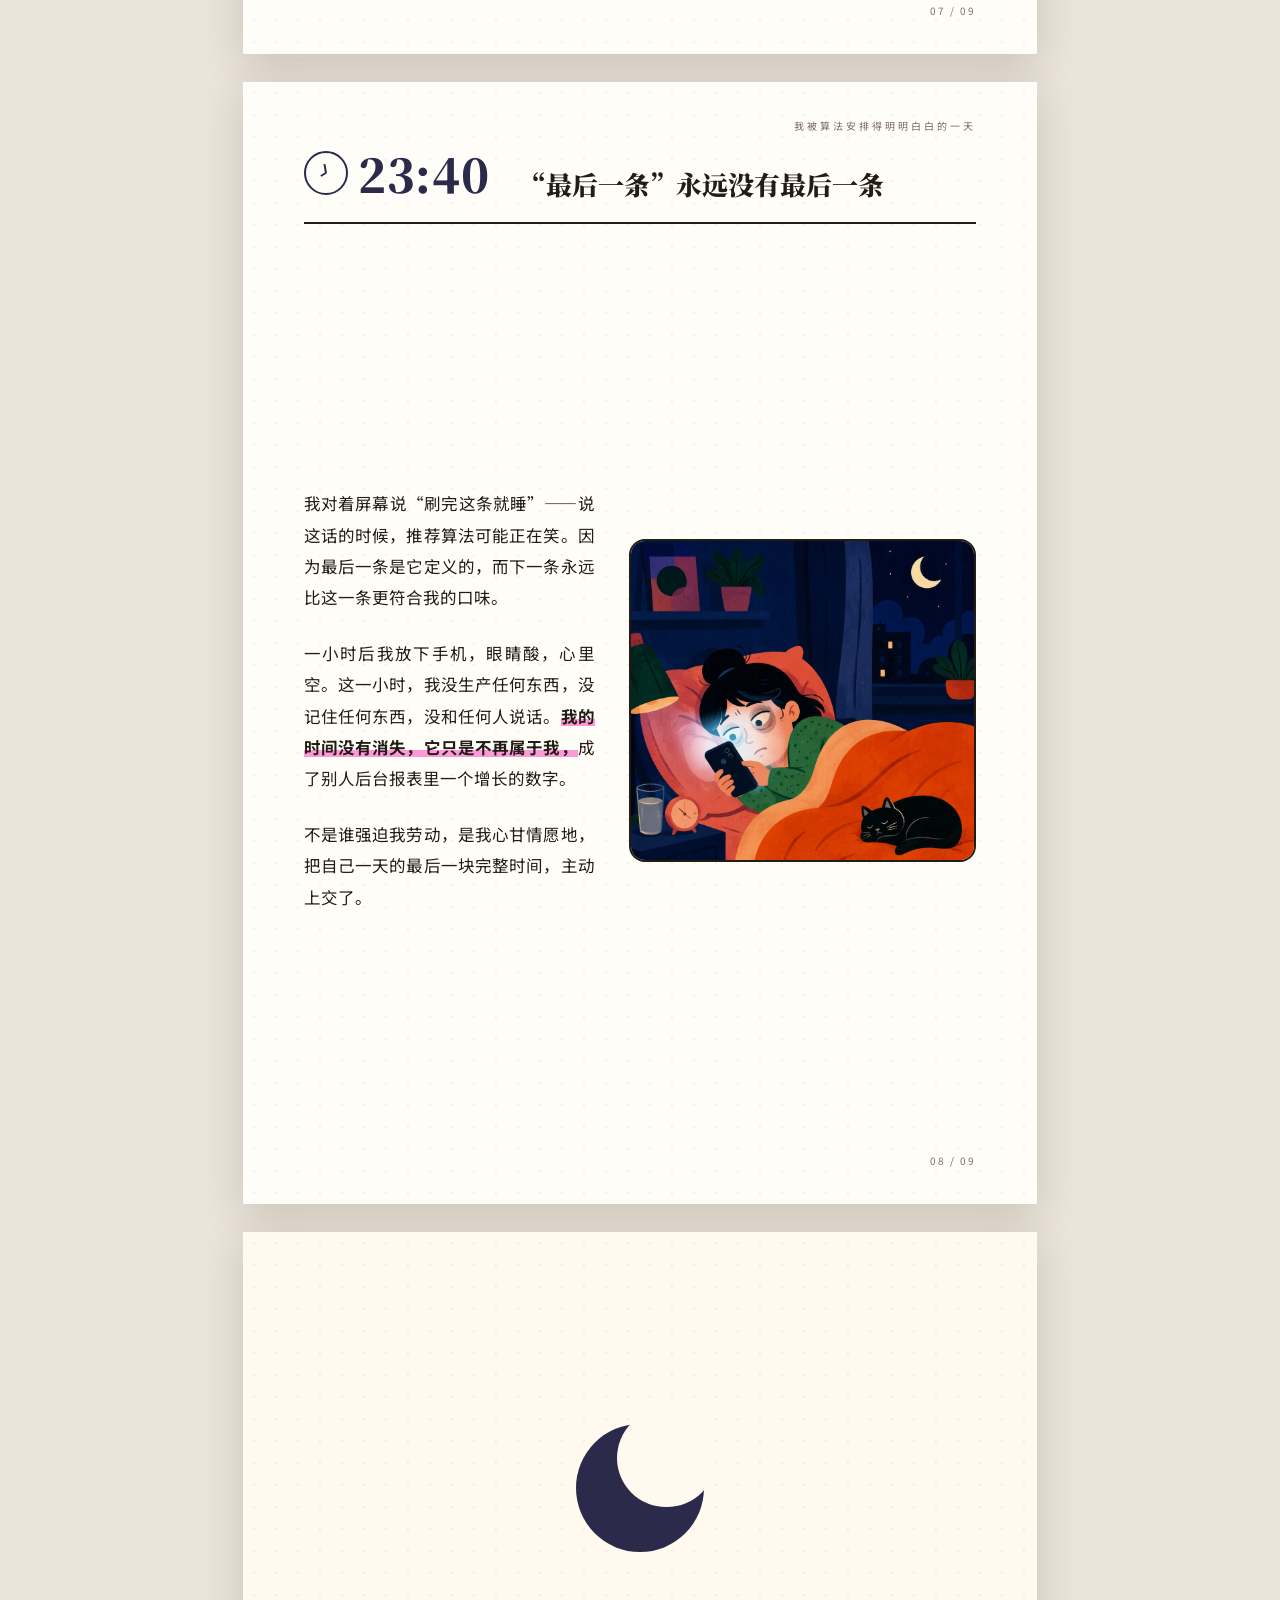
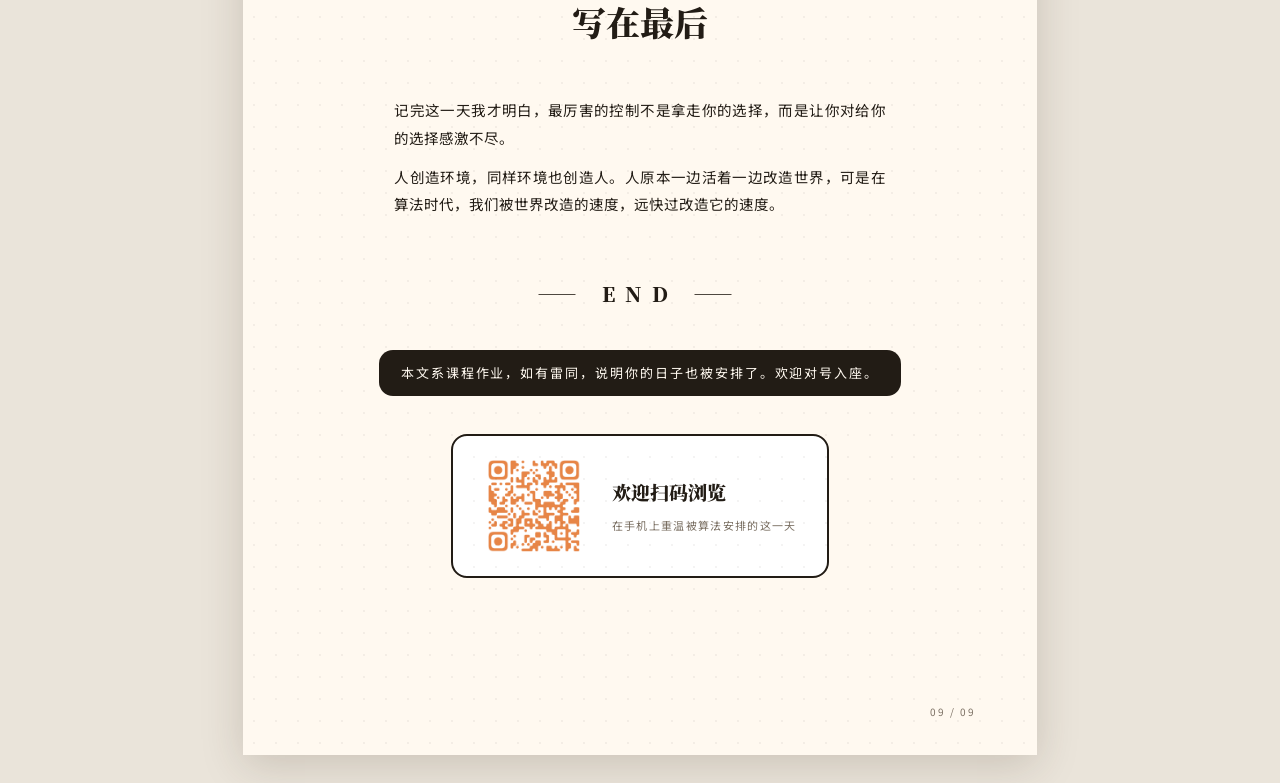
==== commit 761a1a72: "Add files via upload" ====
--- a/algorithm-day/index.html
+++ b/algorithm-day/index.html
@@ -154,7 +154,7 @@
   font-size:46px;line-height:1;color:var(--acc,var(--orange));letter-spacing:.02em;
 }
 .scene-head h2{
-  font-family:var(--serif);font-weight:900;font-size:24px;line-height:1.5;
+  font-family:var(--serif);font-weight:900;font-size:26px;line-height:1.5;
 }
 .scene-head .no{
   margin-left:auto;font-family:var(--serif);font-weight:900;
@@ -162,19 +162,18 @@
 }
 .scene-body{
   position:relative;z-index:2;flex:1;
-  display:flex;gap:9mm;align-items:stretch;
+  display:flex;gap:9mm;align-items:center;
 }
 .scene-body.flip{flex-direction:row-reverse;}
 .scene-fig{
-  flex:none;width:70mm;
+  flex:none;width:92mm;
   border-radius:16px;overflow:hidden;
   border:2.5px solid var(--ink);
   background:var(--cream);
-  display:flex;flex-direction:column;
-}
-.scene-fig img{width:100%;height:100%;object-fit:cover;display:block;min-height:0;}
-.scene-text{flex:1;font-size:13.5px;display:flex;flex-direction:column;justify-content:center;}
-.scene-text p{margin:2.6mm 0;text-align:justify;}
+}
+.scene-fig img{width:100%;height:auto;object-fit:initial;display:block;}
+.scene-text{flex:1;font-size:15px;display:flex;flex-direction:column;justify-content:center;}
+.scene-text p{margin:3.2mm 0;text-align:justify;}
 .scene-text p:first-child{margin-top:0;}
 .scene-text p:last-child{margin-bottom:0;}
 .scene-text em{
@@ -212,11 +211,19 @@
   margin-top:12mm;font-family:var(--serif);font-weight:900;font-size:20px;letter-spacing:.5em;
 }
 .ending .final-line{
-  margin-top:12mm;display:inline-block;
+  margin-top:10mm;display:inline-block;
   background:var(--ink);color:var(--cream);
   font-size:13px;letter-spacing:.15em;line-height:2;
   padding:10px 22px;border-radius:14px;max-width:150mm;
 }
+.qr-block{
+  margin-top:10mm;display:flex;align-items:center;gap:7mm;
+  background:#fff;border:2.5px solid var(--ink);border-radius:16px;
+  padding:5mm 8mm;
+}
+.qr-block img{width:27mm;height:27mm;display:block;flex:none;}
+.qr-block .qr-txt{font-family:var(--serif);font-weight:900;font-size:19px;line-height:1.6;text-align:left;}
+.qr-block .qr-sub{font-family:var(--sans);font-weight:400;font-size:11px;color:var(--muted);letter-spacing:.12em;margin-top:2mm;}
 </style>
 </head>
 <body>
@@ -246,9 +253,9 @@
   </div>
 </section>
 <style>
-.scene.dense .scene-text{font-size:12.5px;}
-.scene.dense .scene-text p{margin:2mm 0;}
-.scene.roomy .scene-text{font-size:15px;}
+.scene.dense .scene-text{font-size:13.8px;}
+.scene.dense .scene-text p{margin:2.4mm 0;}
+.scene.roomy .scene-text{font-size:16.5px;}
 .scene.acc-pink{--acc:var(--pink-deep);--acc-soft:var(--pink);}
 .scene.acc-orange{--acc:var(--orange);--acc-soft:var(--orange-soft);}
 .scene.acc-green{--acc:var(--green);--acc-soft:var(--green-soft);}
@@ -267,7 +274,7 @@
       <p>闹钟响了三遍，我眯着眼睛摸到手机，音乐App的日推已经候在那里了。</p>
       <p>巧了，正是我最近循环的那种调调。我一边刷牙一边想：它怎么知道？然后反应过来——它知道，是因为我过去的每一次播放、每一次切歌、每一次深夜单曲循环，都喂给了它。</p>
       <p><span class="hl-o">不是意识决定生活，而是生活决定意识。</span>不是今天的我想听歌，是昨天的我用数据写好了今天的我的品味。</p>
-      <p>有些需求是我们真实需要的，有些需求是系统制造出来再喂给我们的"虚假需求"。我想听这首歌的感觉无比真实，但这份"真实"真的是真实的吗？</p>
+      <p>有些需求是我们真实需要的，有些需求是系统制造出来再喂给我们的“虚假需求”。我想听这首歌的感觉无比真实，但这份“真实”真的是真实的吗？</p>
     </div>
     <figure class="scene-fig"><img src="assets/morning.jpg" alt="刷牙时听着日推音乐"></figure>
   </div>
@@ -284,10 +291,10 @@
   <div class="scene-body flip">
     <div class="scene-text">
       <p>第二节课，老师讲到重点，手机在桌肚里轻轻一震。</p>
-      <p>本来只想瞟一眼，结果小红书推了我收藏过的同款穿搭，知乎推了我感兴趣的"中国人民大学的衰落是不可逆的吗"，抖音推了昨晚刷到一半的系列，淘宝还补了一刀，"你关注的商品降价了"。</p>
+      <p>本来只想瞟一眼，结果小红书推了我收藏过的同款穿搭，知乎推了我感兴趣的“中国人民大学的衰落是不可逆的吗”，抖音推了昨晚刷到一半的系列，淘宝还补了一刀，“你关注的商品降价了”。</p>
       <p>四路大军同时抵达，我的大脑非常诚实——课，听不进去了。</p>
-      <p><span class="hl">单向度的人不是被禁止思考的人，而是丧失思考维度的人。</span>虽然没有一个App逼我点开，但它们合力让我"只能"点开，我无法拒绝它们的邀请。</p>
-      <p>我损失的其实不是那十分钟，而是"把注意力放在一件事上"这个能力本身。</p>
+      <p><span class="hl">单向度的人不是被禁止思考的人，而是丧失思考维度的人。</span>虽然没有一个App逼我点开，但它们合力让我“只能”点开，我无法拒绝它们的邀请。</p>
+      <p>我损失的其实不是那十分钟，而是“把注意力放在一件事上”这个能力本身。</p>
     </div>
     <figure class="scene-fig"><img src="assets/class.jpg" alt="课桌抽屉里手机震动，四路推送伸手"></figure>
   </div>
@@ -295,18 +302,18 @@
 </section>
 
 <!-- ========== 第 4 页 · 12:00 ========== -->
-<section class="page scene reveal acc-green">
+<section class="page scene dense reveal acc-green">
   <span class="corner-mark">我被算法安排得明明白白的一天</span>
   <header class="scene-head">
     <div class="time-chip big" style="--h:360deg;--m:360deg;"><span class="clock"></span><span class="time-num">12:00</span></div>
-    <h2>"看了又看"：我成了自己浏览记录的陌生人</h2>
+    <h2>“看了又看”：我成了自己浏览记录的陌生人</h2>
   </header>
   <div class="scene-body">
     <div class="scene-text">
       <p>中午躺床上刷淘宝，根本没打算买任何东西，但还是忍不住逛了起来。点进去，全是我上周偷偷搜过的东西。</p>
       <p>最诡异的是其中一双鞋。我发誓只是点进去看了三秒，觉得太贵就划走了。可它现在还挂在那里，等我。</p>
       <p>马克思讲异化时说，人创造的东西反过来支配人本身。</p>
-      <p>我的浏览记录明明是我一条一条点出来的，可当它以"猜你喜欢"的面目站到我面前时，我居然觉得陌生：</p>
+      <p>我的浏览记录明明是我一条一条点出来的，可当它以“猜你喜欢”的面目站到我面前时，我居然觉得陌生：</p>
       <em>这人品味挺杂啊……等等，这人是我。</em>
       <p>原来我已经分裂成两个人：一个正在刷手机的我，和一个被存进数据库、24小时在线替我做决定的我。</p>
     </div>
@@ -324,7 +331,7 @@
   </header>
   <div class="scene-body flip">
     <div class="scene-text">
-      <p>中午我只是在微信上和室友随口说了一句"最近想买一瓶香水"，下午打开淘宝，首页第一屏就是它。</p>
+      <p>中午我只是在微信上和室友随口说了一句“最近想买一瓶香水”，下午打开淘宝，首页第一屏就是它。</p>
       <p>马克思分析商品拜物教时说，人与人的关系会神秘地变成物与物的关系。我和室友的私人对话，被拆解成关键词，在看不见的系统里和商品库面面相觑。</p>
       <p>我以为权力是个具体的人，在某个机房里盯着我。其实它早就不是了，弥散在整个系统的网络里，自动运转，无孔不入。</p>
       <p><span class="hl-o">没有监听员，没有反派，只有一条安静流淌的数据管道。</span></p>
@@ -377,11 +384,11 @@
   <span class="corner-mark">我被算法安排得明明白白的一天</span>
   <header class="scene-head">
     <div class="time-chip big" style="--h:350deg;--m:240deg;"><span class="clock"></span><span class="time-num">23:40</span></div>
-    <h2>"最后一条"永远没有最后一条</h2>
+    <h2>“最后一条”永远没有最后一条</h2>
   </header>
   <div class="scene-body">
     <div class="scene-text">
-      <p>我对着屏幕说"刷完这条就睡"——说这话的时候，推荐算法可能正在笑。因为最后一条是它定义的，而下一条永远比这一条更符合我的口味。</p>
+      <p>我对着屏幕说“刷完这条就睡”——说这话的时候，推荐算法可能正在笑。因为最后一条是它定义的，而下一条永远比这一条更符合我的口味。</p>
       <p>一小时后我放下手机，眼睛酸，心里空。这一小时，我没生产任何东西，没记住任何东西，没和任何人说话。<span class="hl">我的时间没有消失，它只是不再属于我，</span>成了别人后台报表里一个增长的数字。</p>
       <p>不是谁强迫我劳动，是我心甘情愿地，把自己一天的最后一块完整时间，主动上交了。</p>
     </div>
@@ -400,6 +407,13 @@
   </div>
   <div class="end-mark">—— END ——</div>
   <span class="final-line">本文系课程作业，如有雷同，说明你的日子也被安排了。欢迎对号入座。</span>
+  <div class="qr-block">
+    <img src="assets/qrcode.png" alt="网页二维码">
+    <div>
+      <div class="qr-txt">欢迎扫码浏览</div>
+      <div class="qr-sub">在手机上重温被算法安排的这一天</div>
+    </div>
+  </div>
   <span class="pageno">09 / 09</span>
 </section>
 
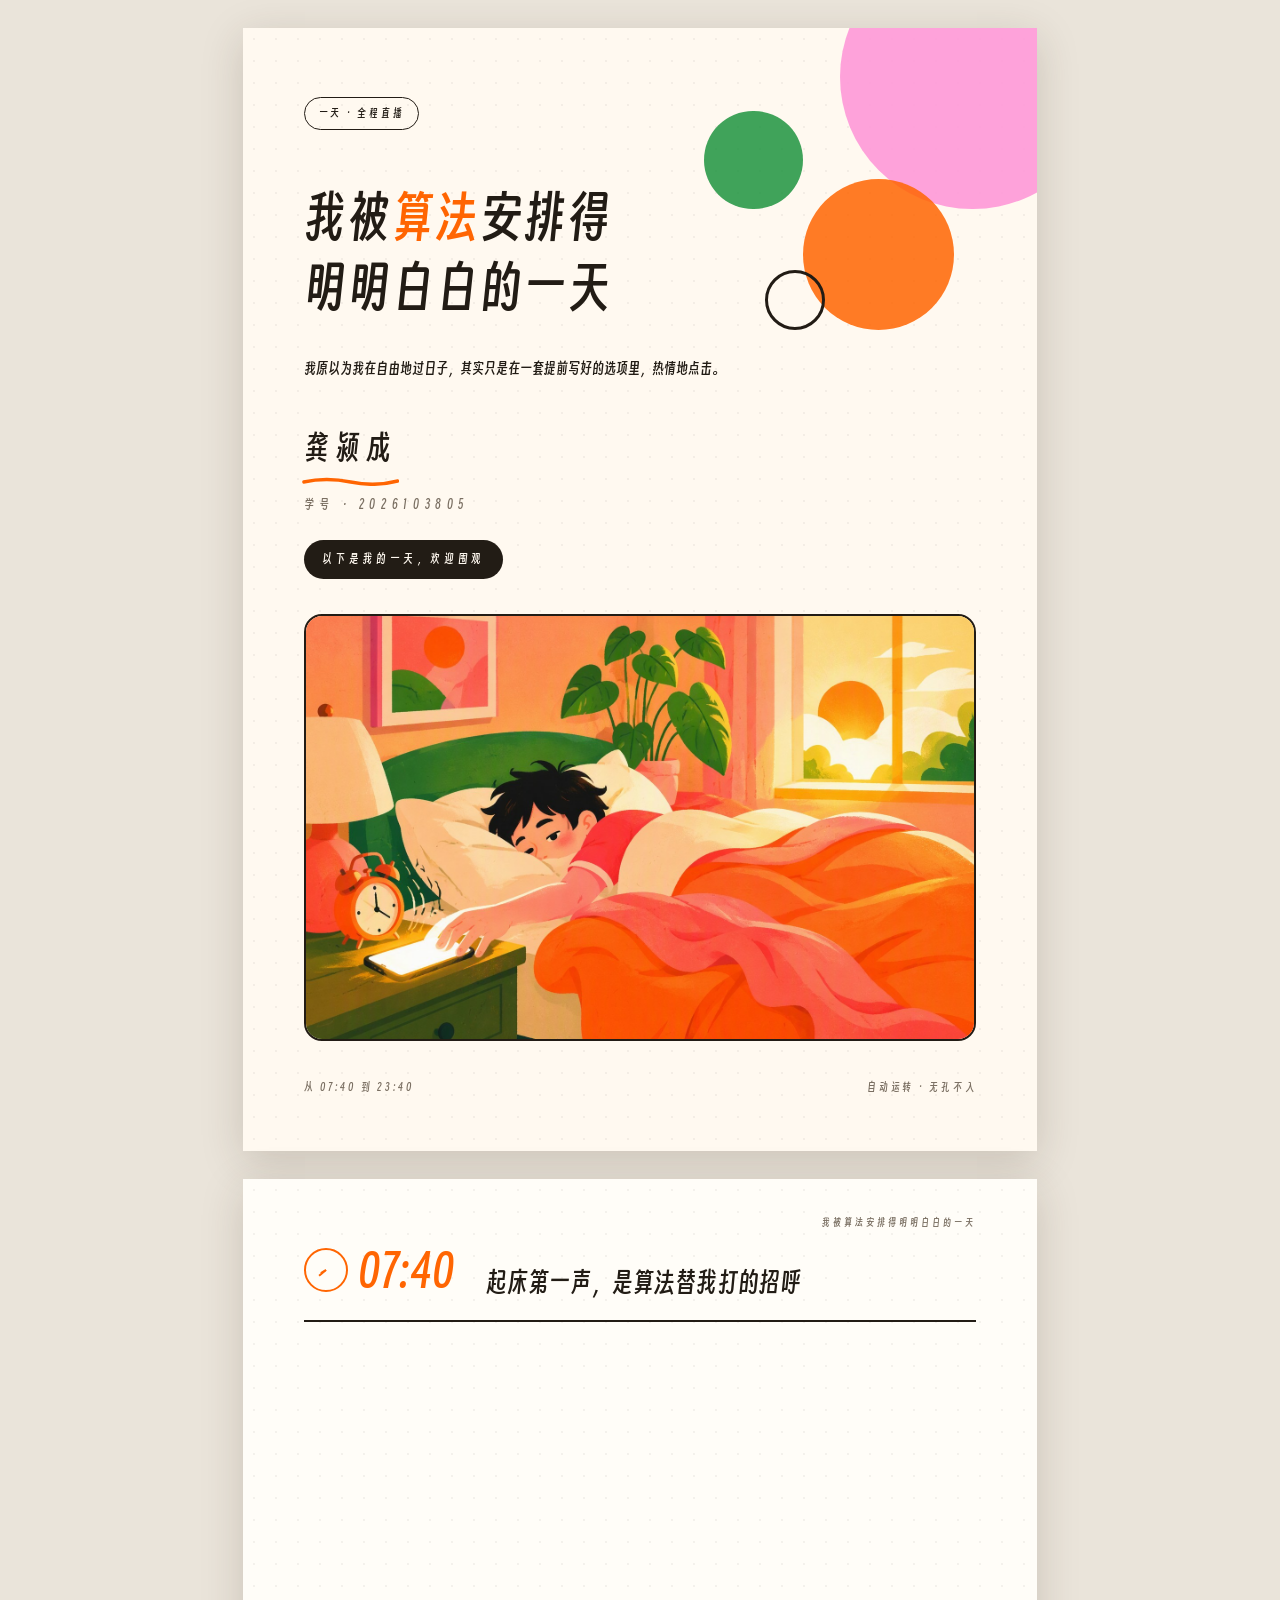
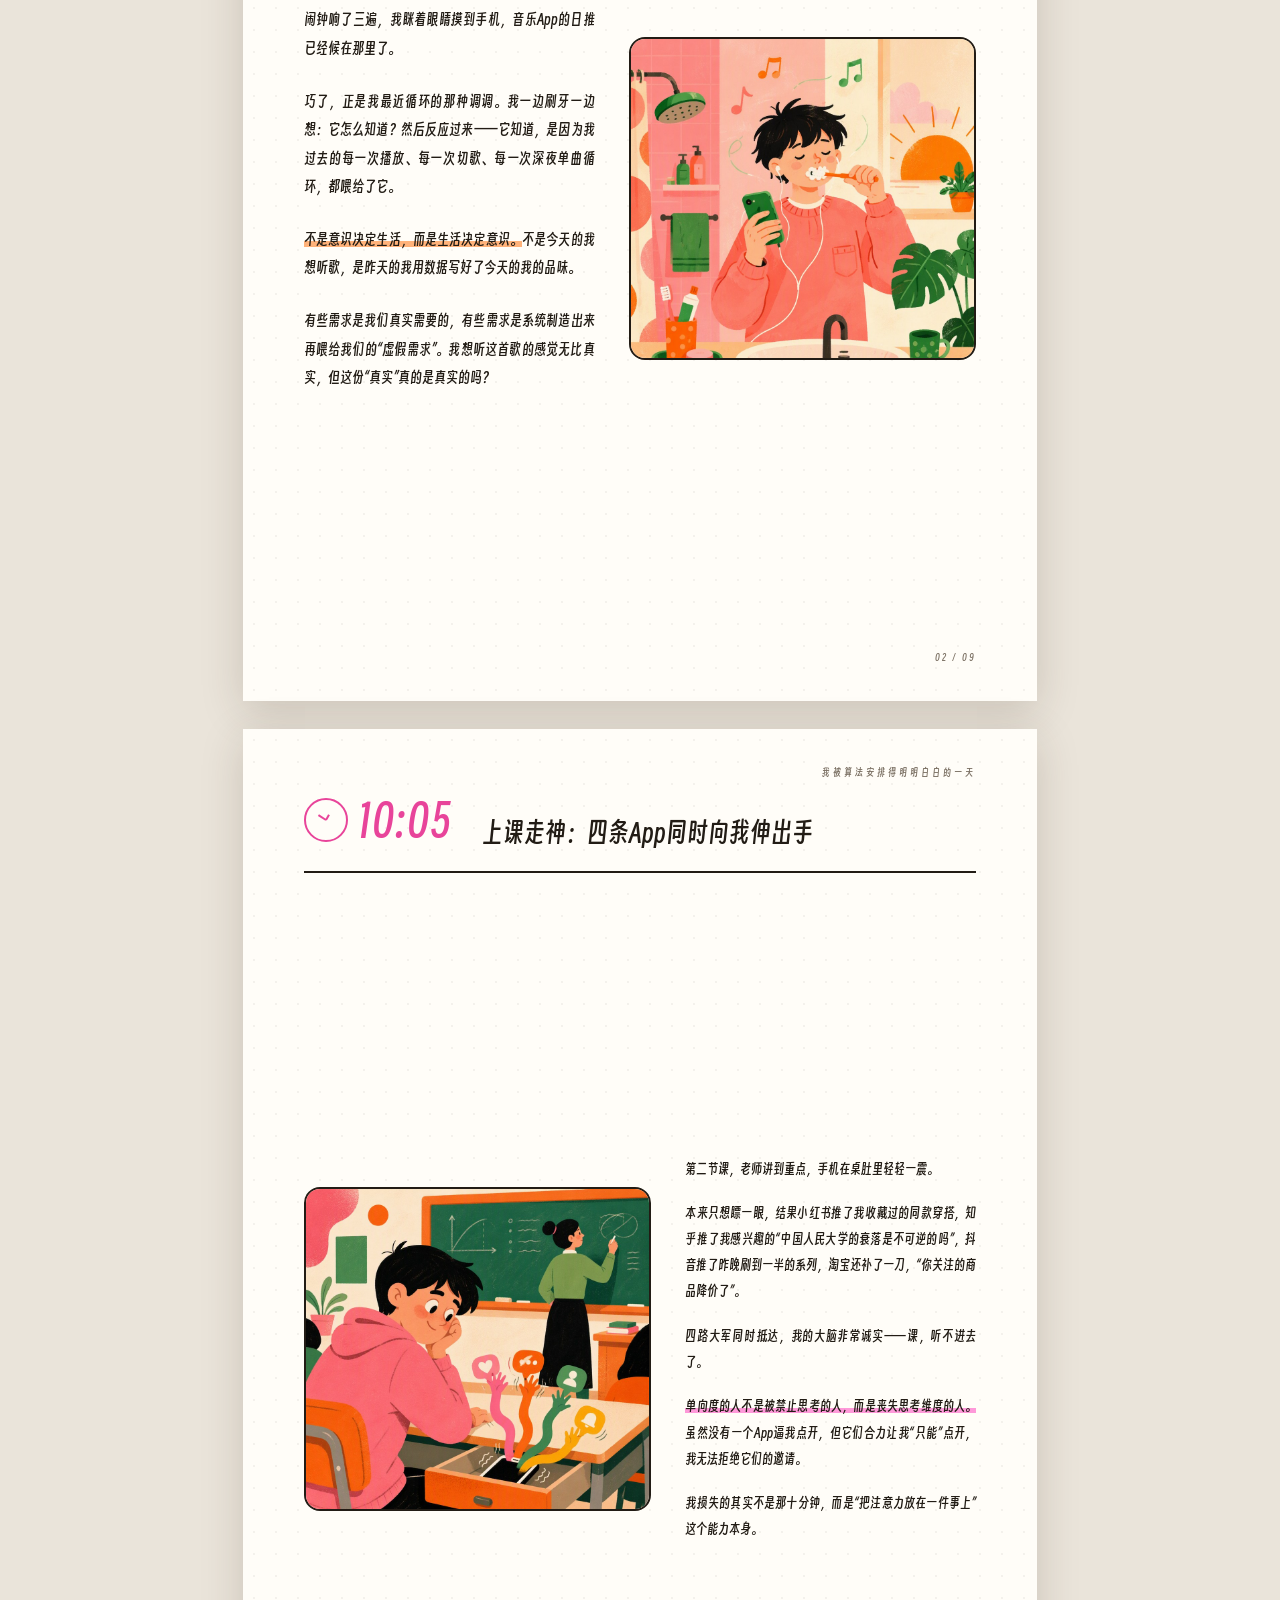
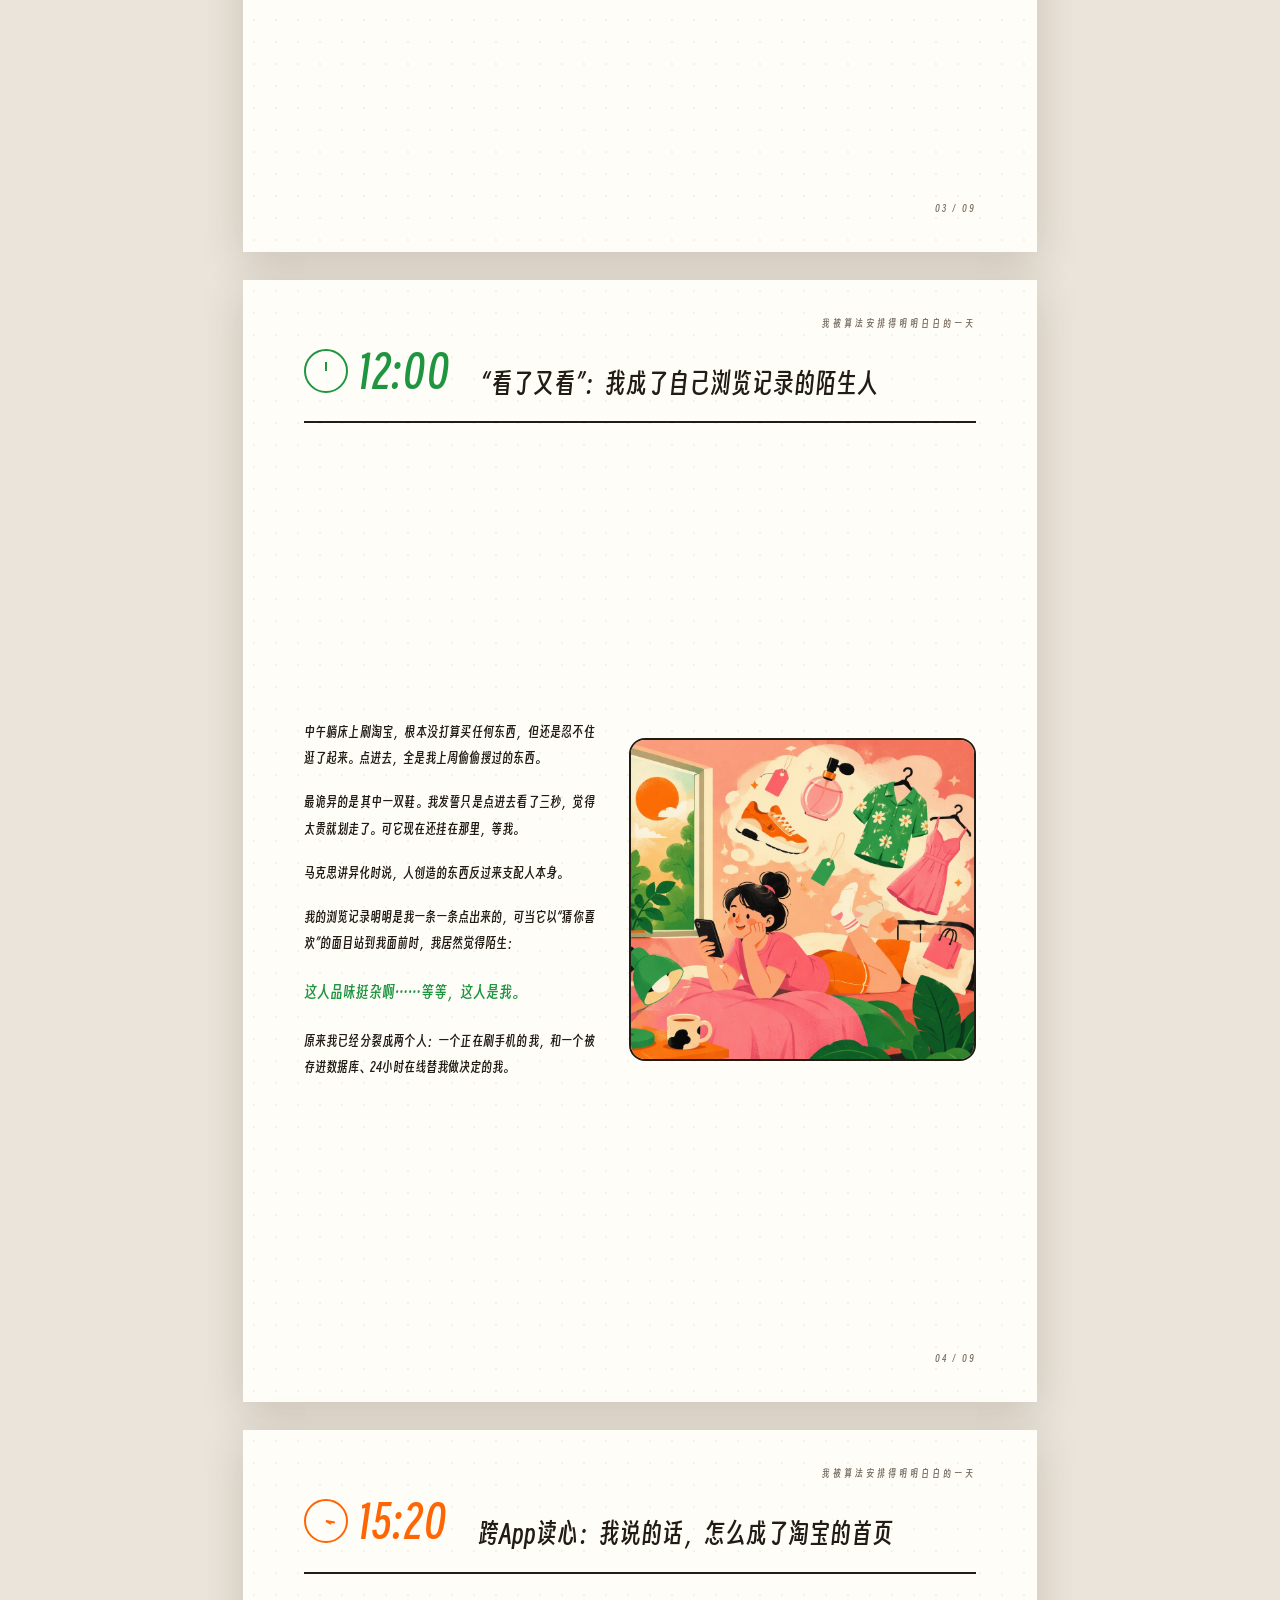
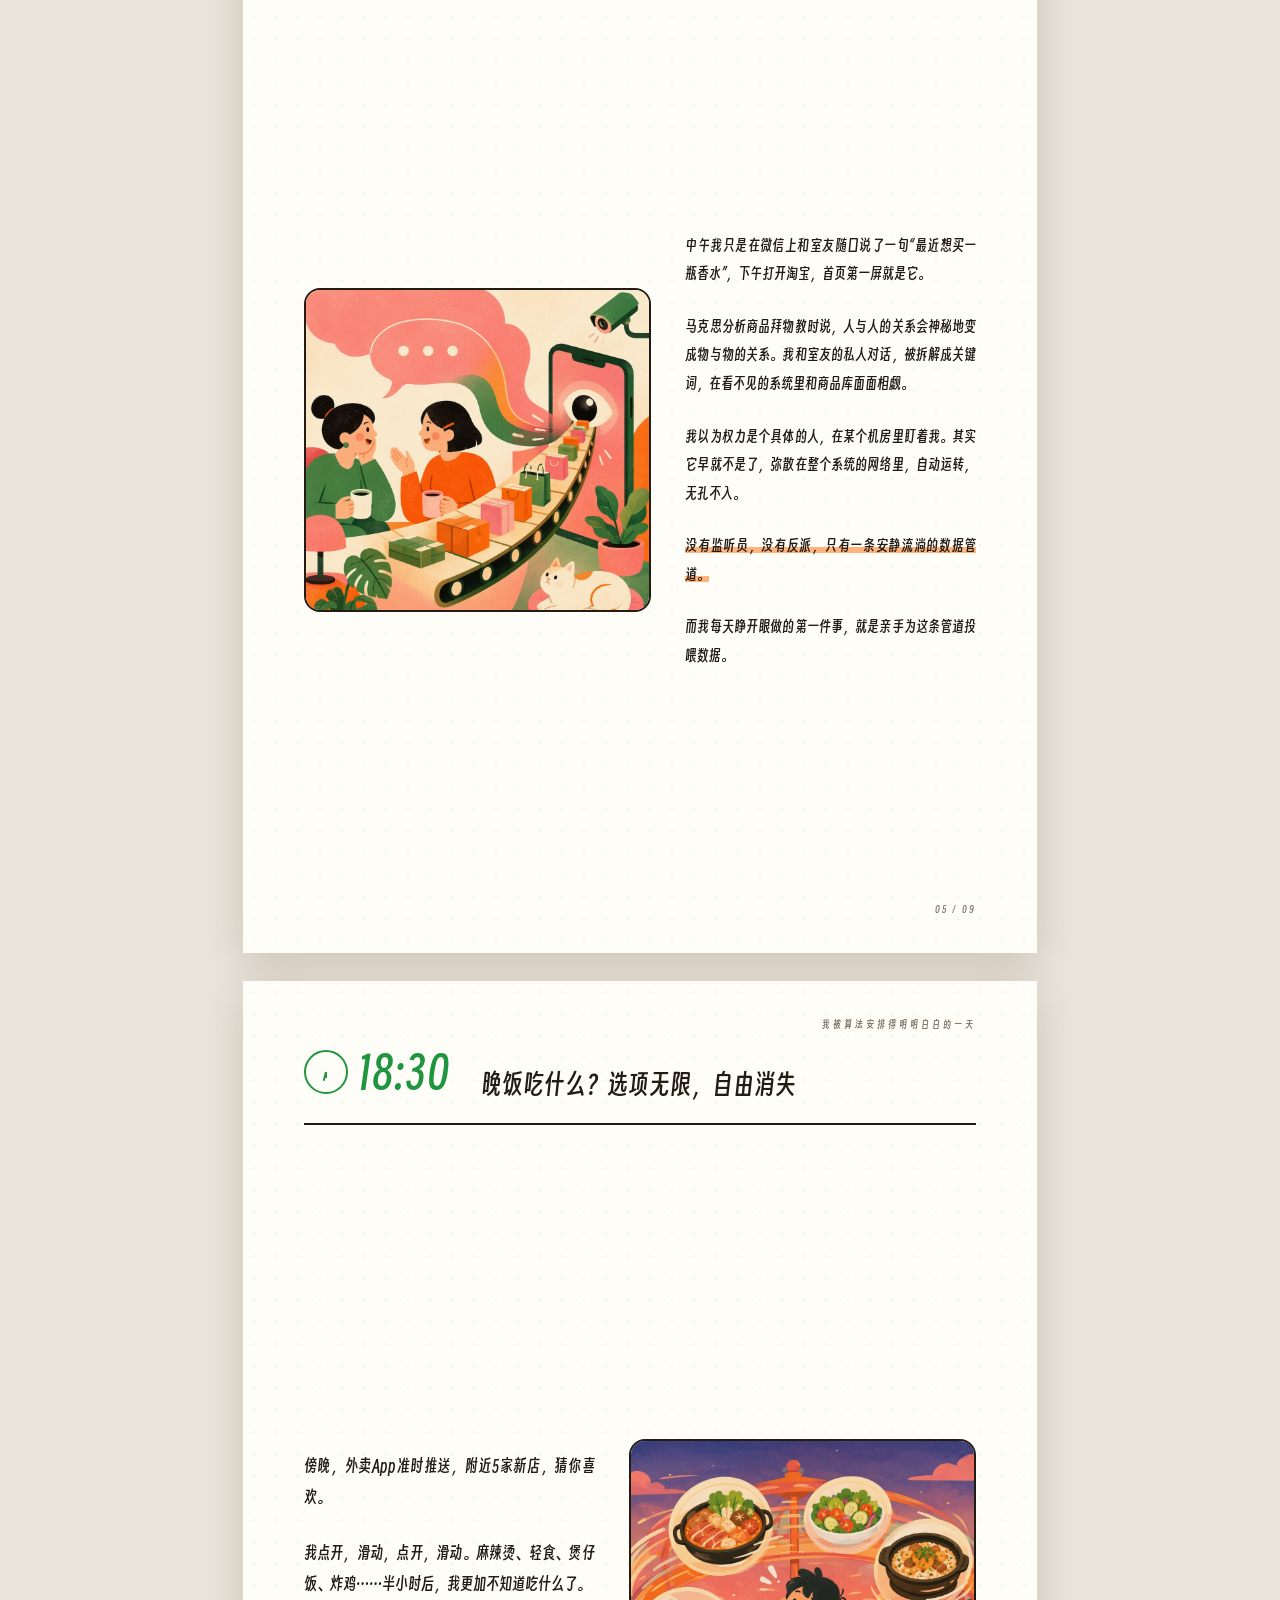
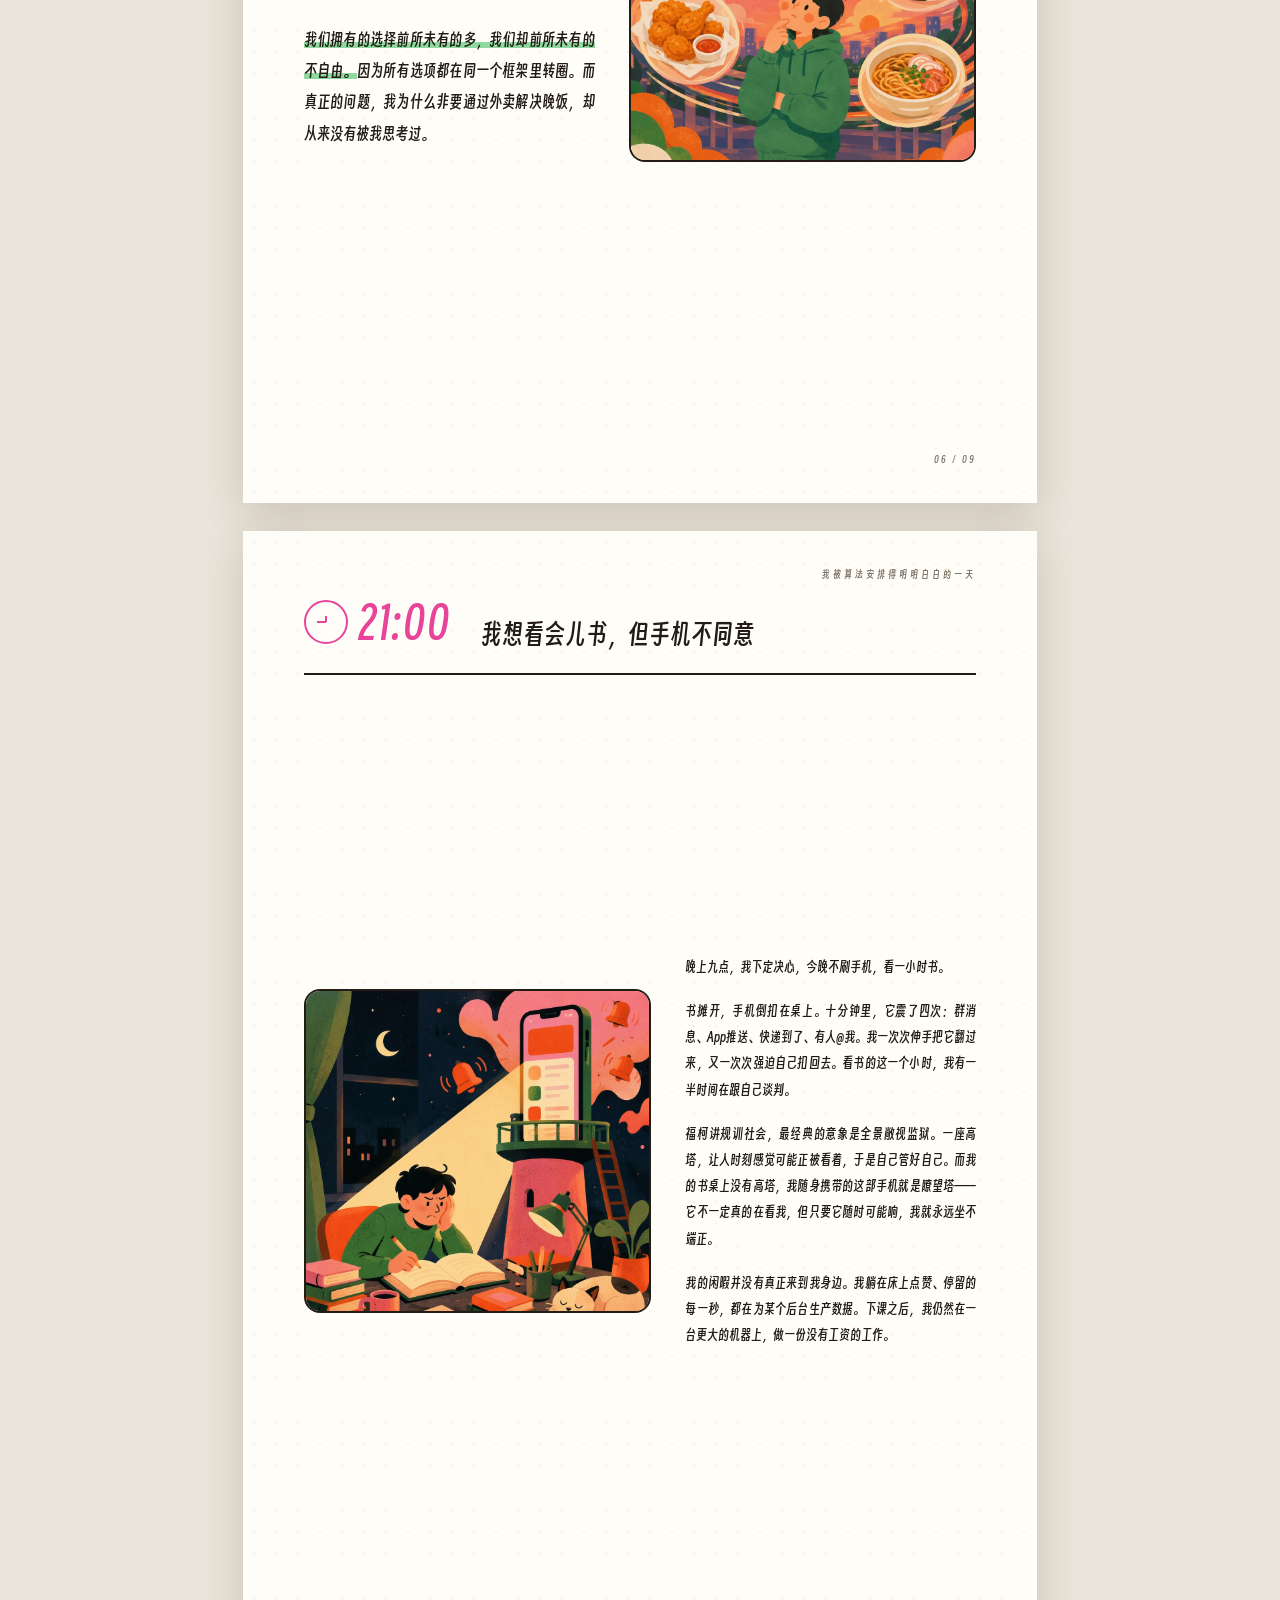
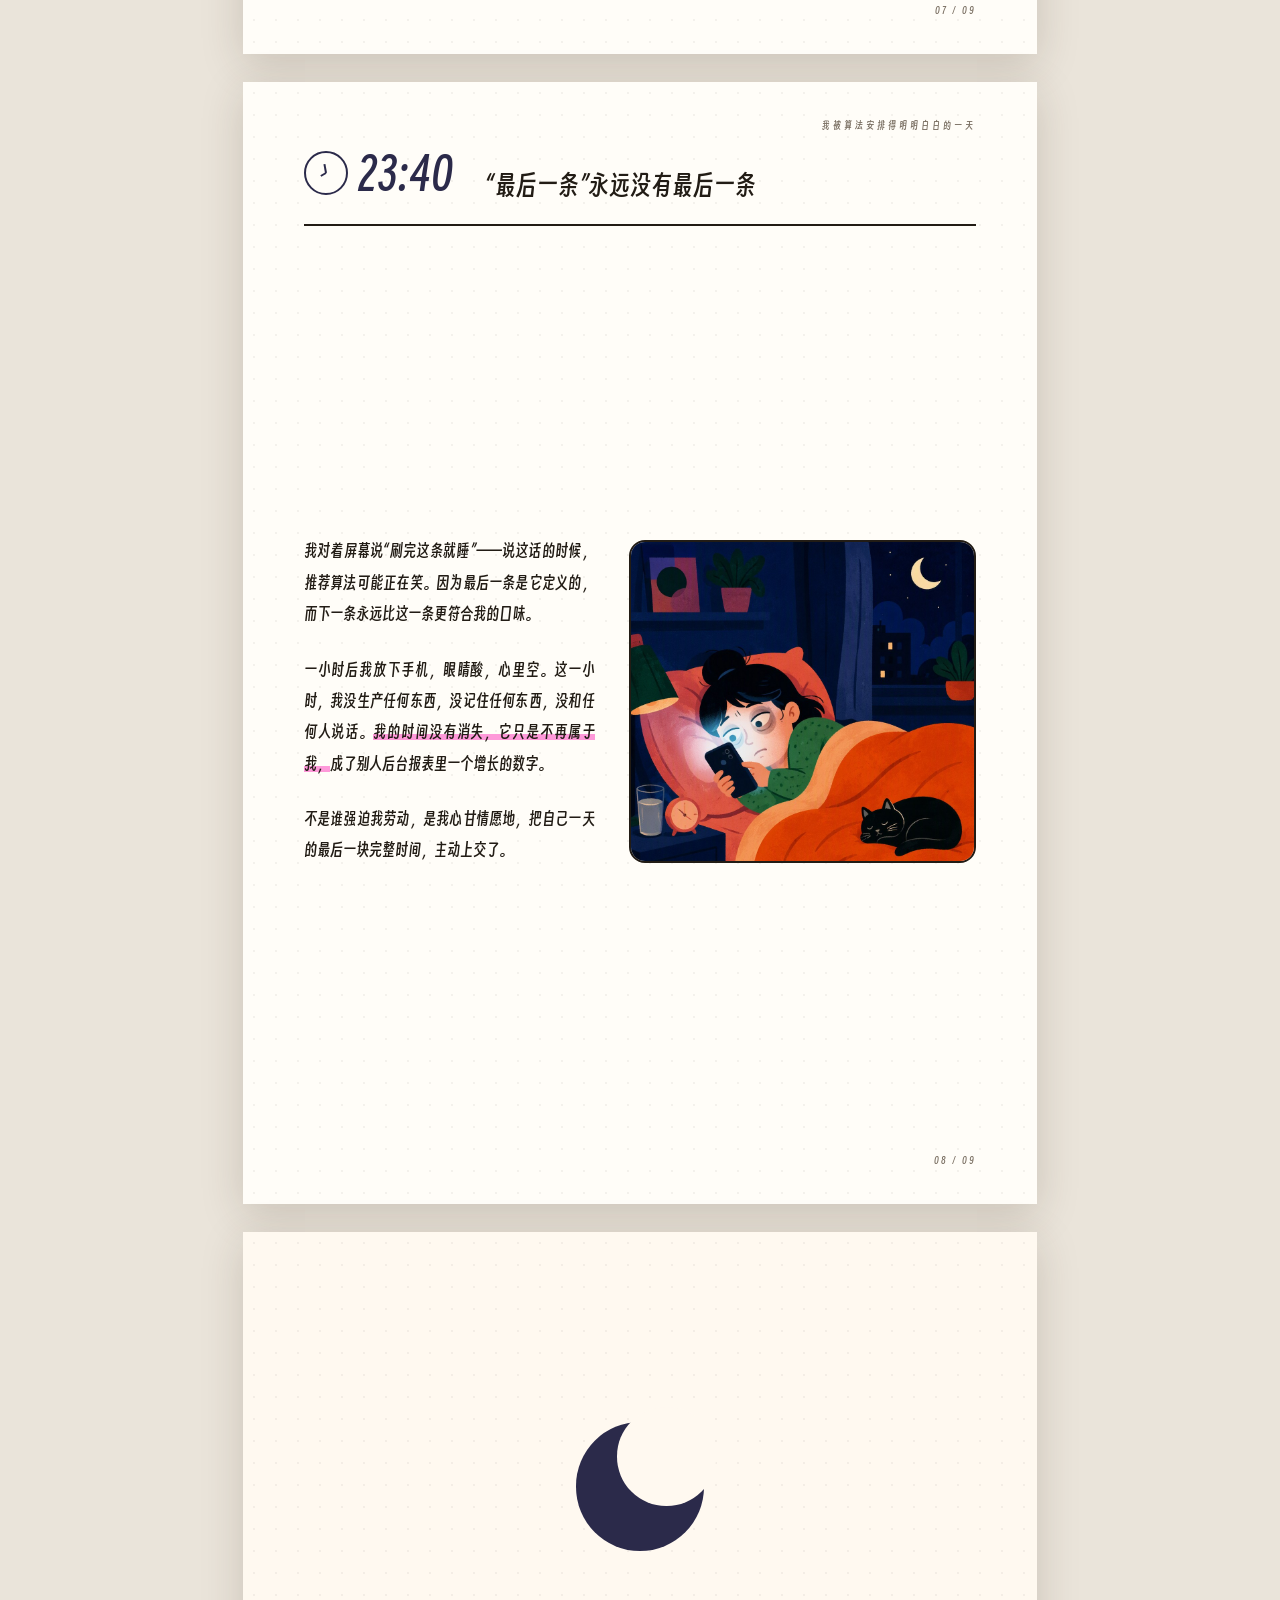
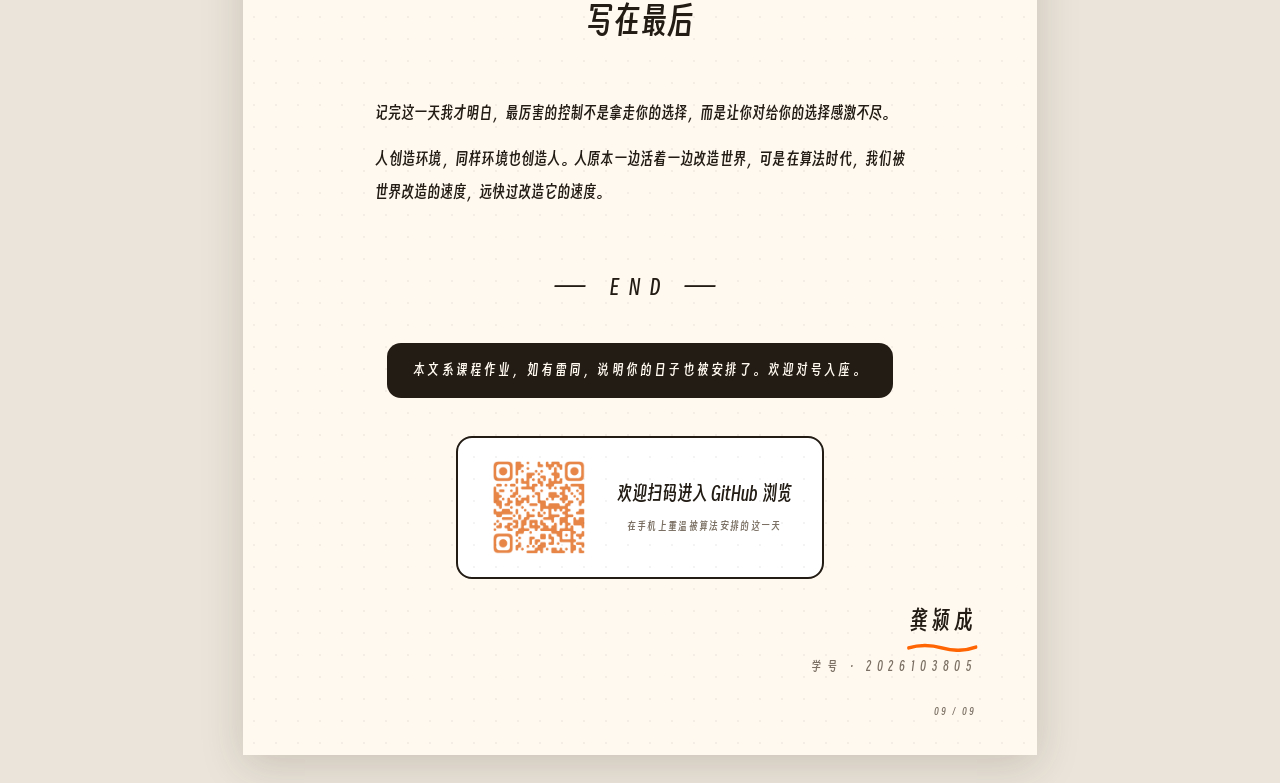
==== commit 872ba959: "Add files via upload" ====
--- a/algorithm-day/index.html
+++ b/algorithm-day/index.html
@@ -4,10 +4,13 @@
 <meta charset="UTF-8">
 <meta name="viewport" content="width=device-width, initial-scale=1.0">
 <title>我被算法安排得明明白白的一天</title>
-<link rel="preconnect" href="https://fonts.googleapis.com">
-<link rel="preconnect" href="https://fonts.gstatic.com" crossorigin>
-<link href="https://fonts.googleapis.com/css2?family=Noto+Serif+SC:wght@600;900&family=Noto+Sans+SC:wght@400;500;700&display=swap" rel="stylesheet">
 <style>
+@font-face{
+  font-family:'Smiley Sans';
+  src:url('fonts/SmileySans.woff2') format('woff2');
+  font-weight:100 900;
+  font-display:swap;
+}
 :root{
   --cream:#FFF9F0;
   --paper:#FFFDF8;
@@ -20,8 +23,8 @@
   --green:#1F9540;
   --green-soft:#8FD9A0;
   --night:#2B2A4A;
-  --serif:'Noto Serif SC','Songti SC','SimSun',serif;
-  --sans:'Noto Sans SC','PingFang SC','Microsoft YaHei',sans-serif;
+  --serif:'Smiley Sans','PingFang SC','Microsoft YaHei',sans-serif;
+  --sans:'Smiley Sans','PingFang SC','Microsoft YaHei',sans-serif;
 }
 *{margin:0;padding:0;box-sizing:border-box;}
 html{-webkit-print-color-adjust:exact;print-color-adjust:exact;}
@@ -116,6 +119,20 @@
   margin-top:6mm;
 }
 .cover-img img{width:100%;display:block;height:112mm;object-fit:cover;}
+.sign{position:relative;z-index:2;margin-top:9mm;}
+.sign-name{
+  font-family:var(--serif);font-weight:900;font-size:31px;
+  letter-spacing:.2em;color:var(--ink);
+  display:inline-block;position:relative;padding-bottom:6px;
+}
+.sign-line{position:absolute;left:-2%;bottom:-2px;width:104%;height:10px;}
+.sign-no{font-size:12.5px;letter-spacing:.45em;color:var(--muted);margin-top:2.5mm;font-weight:500;}
+.sign.corner{
+  position:absolute;right:16mm;bottom:20mm;margin:0;
+  text-align:right;z-index:2;
+}
+.sign.corner .sign-name{font-size:24px;letter-spacing:.15em;}
+.sign.corner .sign-no{margin-top:1.5mm;}
 .cover-foot{
   position:relative;z-index:2;display:flex;justify-content:space-between;align-items:center;
   font-size:11px;letter-spacing:.25em;color:var(--muted);margin-top:6mm;
@@ -205,16 +222,16 @@
   background:var(--cream);top:-4mm;right:-3mm;
 }
 .ending h2{font-family:var(--serif);font-weight:900;font-size:34px;margin-bottom:8mm;}
-.ending .body-text{max-width:130mm;font-size:14.5px;text-align:justify;}
-.ending .body-text p{margin:3mm 0;}
+.ending .body-text{max-width:140mm;font-size:16.5px;text-align:justify;line-height:2;}
+.ending .body-text p{margin:3.5mm 0;}
 .ending .end-mark{
   margin-top:12mm;font-family:var(--serif);font-weight:900;font-size:20px;letter-spacing:.5em;
 }
 .ending .final-line{
   margin-top:10mm;display:inline-block;
   background:var(--ink);color:var(--cream);
-  font-size:13px;letter-spacing:.15em;line-height:2;
-  padding:10px 22px;border-radius:14px;max-width:150mm;
+  font-size:14.5px;letter-spacing:.15em;line-height:2.1;
+  padding:12px 26px;border-radius:14px;max-width:160mm;
 }
 .qr-block{
   margin-top:10mm;display:flex;align-items:center;gap:7mm;
@@ -239,6 +256,10 @@
     <span class="tag">一天 · 全程直播</span>
     <h1 class="cover-title">我被<span class="accent">算法</span>安排得<br>明明白白的一天</h1>
     <p class="cover-sub">我原以为我在自由地过日子，其实只是在一套提前写好的选项里，热情地点击。</p>
+    <div class="sign">
+      <span class="sign-name">龚颍成<svg class="sign-line" viewBox="0 0 120 10" preserveAspectRatio="none"><path d="M2 6 Q 30 1 60 6 T 118 5" stroke="#FF6502" stroke-width="3.5" fill="none" stroke-linecap="round"/></svg></span>
+      <div class="sign-no">学号 · 2026103805</div>
+    </div>
     <span class="cover-invite">以下是我的一天，欢迎围观</span>
   </div>
 
@@ -401,6 +422,10 @@
 <section class="page ending reveal">
   <div class="moon"></div>
   <h2>写在最后</h2>
+  <div class="sign corner">
+    <span class="sign-name">龚颍成<svg class="sign-line" viewBox="0 0 120 10" preserveAspectRatio="none"><path d="M2 6 Q 30 1 60 6 T 118 5" stroke="#FF6502" stroke-width="3.5" fill="none" stroke-linecap="round"/></svg></span>
+    <div class="sign-no">学号 · 2026103805</div>
+  </div>
   <div class="body-text">
     <p>记完这一天我才明白，最厉害的控制不是拿走你的选择，而是让你对给你的选择感激不尽。</p>
     <p>人创造环境，同样环境也创造人。人原本一边活着一边改造世界，可是在算法时代，我们被世界改造的速度，远快过改造它的速度。</p>
@@ -410,7 +435,7 @@
   <div class="qr-block">
     <img src="assets/qrcode.png" alt="网页二维码">
     <div>
-      <div class="qr-txt">欢迎扫码浏览</div>
+      <div class="qr-txt">欢迎扫码进入 GitHub 浏览</div>
       <div class="qr-sub">在手机上重温被算法安排的这一天</div>
     </div>
   </div>
